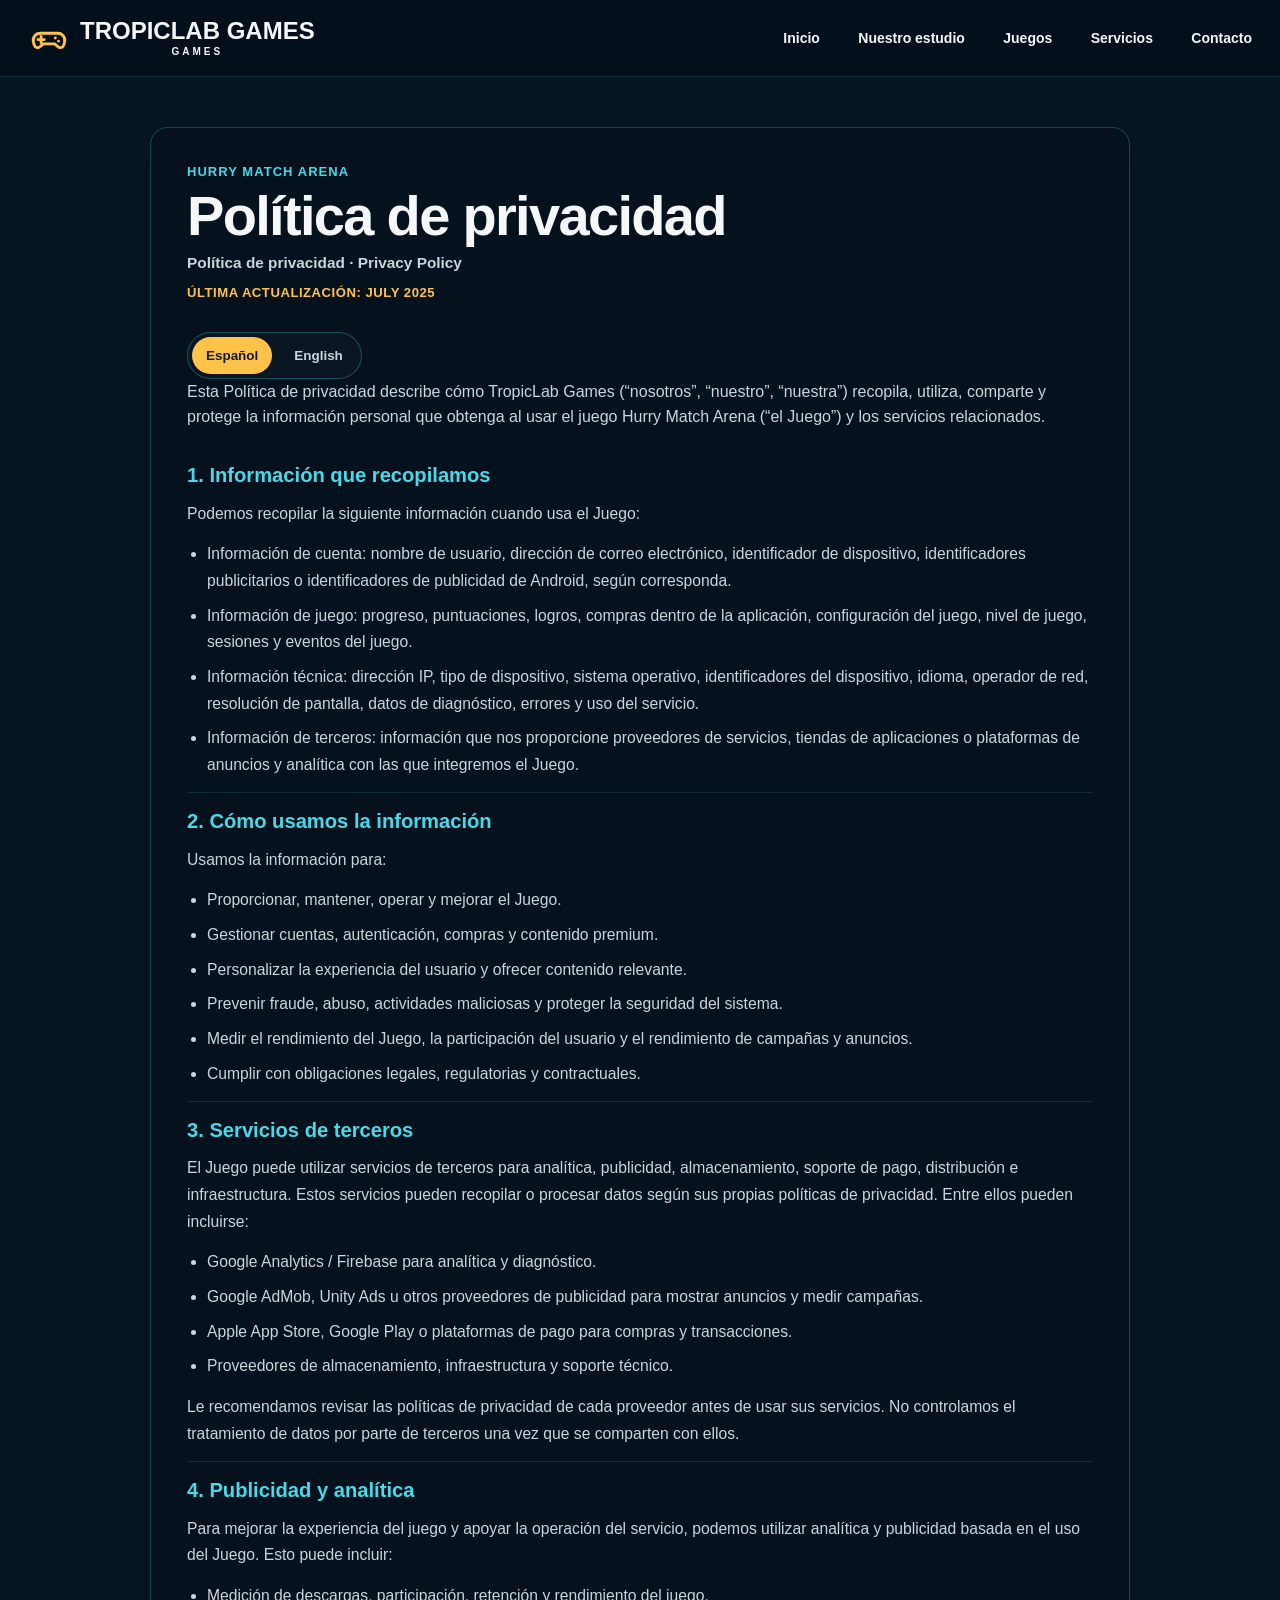
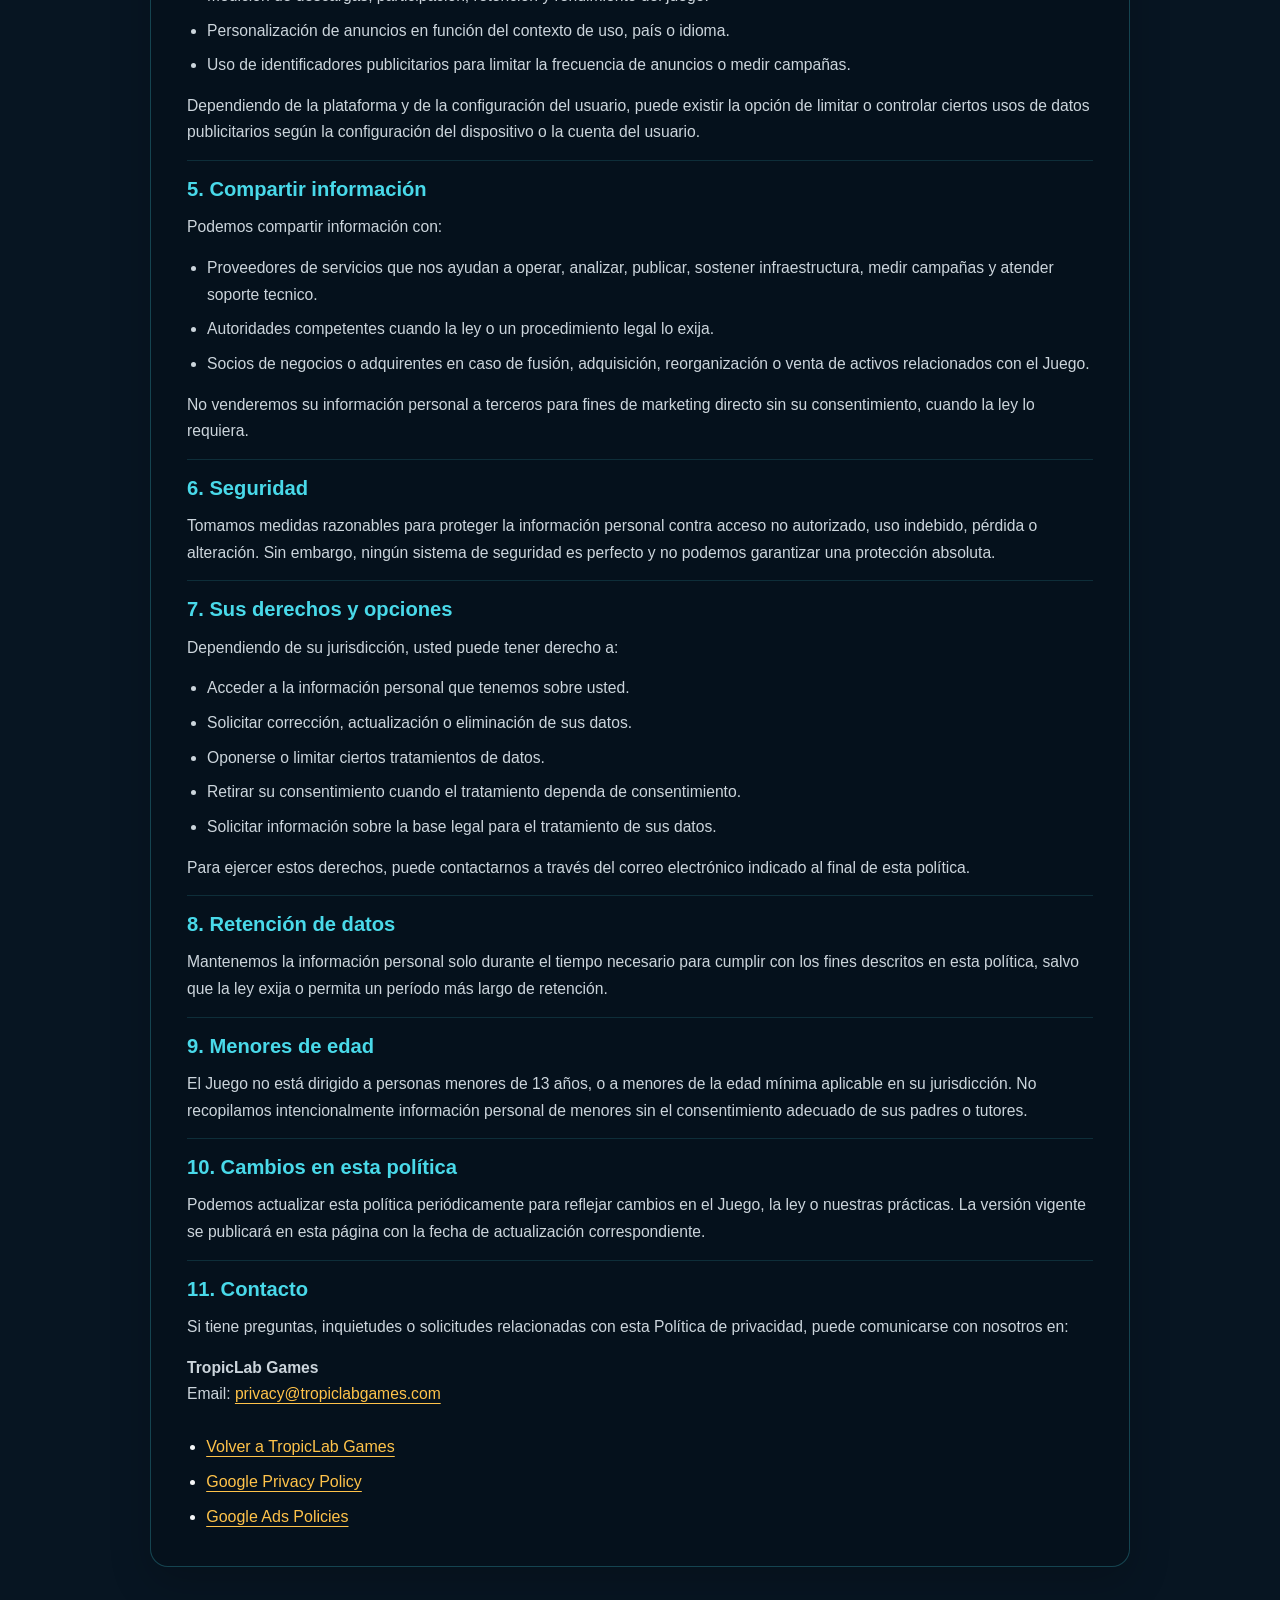
==== privacy/hurry-match-arena/index.html @ f7cce0ee "Initial commit" ====
<!doctype html>
<html lang="es">
<head>
  <meta charset="utf-8">
  <meta name="viewport" content="width=device-width, initial-scale=1">
  <meta name="theme-color" content="#071522">
  <meta name="description" content="Política de privacidad bilingüe de Hurry Match Arena. Información sobre datos personales, servicios de terceros, publicidad, seguridad y derechos del usuario.">
  <meta property="og:type" content="website">
  <meta property="og:locale" content="es_CO">
  <meta property="og:site_name" content="TropicLab Games">
  <meta property="og:title" content="Política de privacidad | Hurry Match Arena">
  <meta property="og:description" content="Política de privacidad bilingüe de Hurry Match Arena para usuarios en Colombia y otros países.">
  <meta property="og:url" content="https://tropiclabgames.com/privacy/hurry-match-arena">
  <link rel="canonical" href="https://tropiclabgames.com/privacy/hurry-match-arena">
  <title>Política de privacidad | Hurry Match Arena</title>
  <link rel="stylesheet" href="../../styles.css">
  <script src="../../app.js" defer></script>
</head>
<body class="policy-page">
  <svg class="svg-sprite" aria-hidden="true" xmlns="http://www.w3.org/2000/svg">
    <symbol id="icon-gamepad" viewBox="0 0 24 24"><path d="M6.5 9h11a4.5 4.5 0 0 1 4.3 5.8l-.5 1.7a2.2 2.2 0 0 1-3.6 1l-2.1-1.8H8.4l-2.1 1.8a2.2 2.2 0 0 1-3.6-1l-.5-1.7A4.5 4.5 0 0 1 6.5 9Z"/><path d="M7 11v4m-2-2h4m7-1h.01M18 14h.01"/></symbol>
    <symbol id="icon-menu" viewBox="0 0 24 24"><path d="M4 7h16M4 12h16M4 17h16"/></symbol>
    <symbol id="icon-arrow" viewBox="0 0 24 24"><path d="M5 12h14m-6-6 6 6-6 6"/></symbol>
  </svg>

  <header class="site-header" id="inicio">
    <div class="header-inner">
      <a class="wordmark" href="../../index.html#inicio" aria-label="TropicLab Games, inicio">
        <span class="wordmark-icon"><svg aria-hidden="true"><use href="#icon-gamepad"/></svg></span>
        <span class="wordmark-text"><strong data-brand>TropicLab Games</strong><small>GAMES</small></span>
      </a>
      <button class="menu-toggle" type="button" aria-label="Abrir menú" aria-expanded="false" aria-controls="site-nav">
        <svg aria-hidden="true"><use href="#icon-menu"/></svg>
      </button>
      <nav class="site-nav" id="site-nav" aria-label="Navegación principal">
        <a class="nav-link" href="../../index.html#inicio">Inicio</a>
        <a class="nav-link" href="../../index.html#estudio">Nuestro estudio</a>
        <a class="nav-link" href="../../index.html#juegos">Juegos</a>
        <a class="nav-link" href="../../index.html#servicios">Servicios</a>
        <a class="nav-link" href="../../index.html#contacto">Contacto</a>
      </nav>
    </div>
  </header>

  <main class="policy-shell">
    <div class="policy-card">
      <div class="policy-header">
        <p class="eyebrow">Hurry Match Arena</p>
        <h1 class="policy-title">Política de privacidad</h1>
        <p class="policy-subtitle">Política de privacidad · Privacy Policy</p>
        <p class="policy-updated">Última actualización: July 2025</p>
      </div>

      <div class="policy-lang-switcher" aria-label="Selector de idioma">
        <div class="lang-toggle" role="tablist" aria-label="Idioma">
          <button class="lang-button is-active" type="button" data-lang="es" aria-pressed="true">Español</button>
          <button class="lang-button" type="button" data-lang="en" aria-pressed="false">English</button>
        </div>
      </div>

      <section class="policy-language" lang="es" data-language="es">
        <p class="policy-intro">Esta Política de privacidad describe cómo TropicLab Games (“nosotros”, “nuestro”, “nuestra”) recopila, utiliza, comparte y protege la información personal que obtenga al usar el juego Hurry Match Arena (“el Juego”) y los servicios relacionados.</p>

        <section class="policy-section">
          <h2>1. Información que recopilamos</h2>
          <p>Podemos recopilar la siguiente información cuando usa el Juego:</p>
          <ul>
            <li>Información de cuenta: nombre de usuario, dirección de correo electrónico, identificador de dispositivo, identificadores publicitarios o identificadores de publicidad de Android, según corresponda.</li>
            <li>Información de juego: progreso, puntuaciones, logros, compras dentro de la aplicación, configuración del juego, nivel de juego, sesiones y eventos del juego.</li>
            <li>Información técnica: dirección IP, tipo de dispositivo, sistema operativo, identificadores del dispositivo, idioma, operador de red, resolución de pantalla, datos de diagnóstico, errores y uso del servicio.</li>
            <li>Información de terceros: información que nos proporcione proveedores de servicios, tiendas de aplicaciones o plataformas de anuncios y analítica con las que integremos el Juego.</li>
          </ul>
        </section>

        <section class="policy-section">
          <h2>2. Cómo usamos la información</h2>
          <p>Usamos la información para:</p>
          <ul>
            <li>Proporcionar, mantener, operar y mejorar el Juego.</li>
            <li>Gestionar cuentas, autenticación, compras y contenido premium.</li>
            <li>Personalizar la experiencia del usuario y ofrecer contenido relevante.</li>
            <li>Prevenir fraude, abuso, actividades maliciosas y proteger la seguridad del sistema.</li>
            <li>Medir el rendimiento del Juego, la participación del usuario y el rendimiento de campañas y anuncios.</li>
            <li>Cumplir con obligaciones legales, regulatorias y contractuales.</li>
          </ul>
        </section>

        <section class="policy-section">
          <h2>3. Servicios de terceros</h2>
          <p>El Juego puede utilizar servicios de terceros para analítica, publicidad, almacenamiento, soporte de pago, distribución e infraestructura. Estos servicios pueden recopilar o procesar datos según sus propias políticas de privacidad. Entre ellos pueden incluirse:</p>
          <ul>
            <li>Google Analytics / Firebase para analítica y diagnóstico.</li>
            <li>Google AdMob, Unity Ads u otros proveedores de publicidad para mostrar anuncios y medir campañas.</li>
            <li>Apple App Store, Google Play o plataformas de pago para compras y transacciones.</li>
            <li>Proveedores de almacenamiento, infraestructura y soporte técnico.</li>
          </ul>
          <p>Le recomendamos revisar las políticas de privacidad de cada proveedor antes de usar sus servicios. No controlamos el tratamiento de datos por parte de terceros una vez que se comparten con ellos.</p>
        </section>

        <section class="policy-section">
          <h2>4. Publicidad y analítica</h2>
          <p>Para mejorar la experiencia del juego y apoyar la operación del servicio, podemos utilizar analítica y publicidad basada en el uso del Juego. Esto puede incluir:</p>
          <ul>
            <li>Medición de descargas, participación, retención y rendimiento del juego.</li>
            <li>Personalización de anuncios en función del contexto de uso, país o idioma.</li>
            <li>Uso de identificadores publicitarios para limitar la frecuencia de anuncios o medir campañas.</li>
          </ul>
          <p>Dependiendo de la plataforma y de la configuración del usuario, puede existir la opción de limitar o controlar ciertos usos de datos publicitarios según la configuración del dispositivo o la cuenta del usuario.</p>
        </section>

        <section class="policy-section">
          <h2>5. Compartir información</h2>
          <p>Podemos compartir información con:</p>
          <ul>
            <li>Proveedores de servicios que nos ayudan a operar, analizar, publicar, sostener infraestructura, medir campañas y atender soporte tecnico.</li>
            <li>Autoridades competentes cuando la ley o un procedimiento legal lo exija.</li>
            <li>Socios de negocios o adquirentes en caso de fusión, adquisición, reorganización o venta de activos relacionados con el Juego.</li>
          </ul>
          <p>No venderemos su información personal a terceros para fines de marketing directo sin su consentimiento, cuando la ley lo requiera.</p>
        </section>

        <section class="policy-section">
          <h2>6. Seguridad</h2>
          <p>Tomamos medidas razonables para proteger la información personal contra acceso no autorizado, uso indebido, pérdida o alteración. Sin embargo, ningún sistema de seguridad es perfecto y no podemos garantizar una protección absoluta.</p>
        </section>

        <section class="policy-section">
          <h2>7. Sus derechos y opciones</h2>
          <p>Dependiendo de su jurisdicción, usted puede tener derecho a:</p>
          <ul>
            <li>Acceder a la información personal que tenemos sobre usted.</li>
            <li>Solicitar corrección, actualización o eliminación de sus datos.</li>
            <li>Oponerse o limitar ciertos tratamientos de datos.</li>
            <li>Retirar su consentimiento cuando el tratamiento dependa de consentimiento.</li>
            <li>Solicitar información sobre la base legal para el tratamiento de sus datos.</li>
          </ul>
          <p>Para ejercer estos derechos, puede contactarnos a través del correo electrónico indicado al final de esta política.</p>
        </section>

        <section class="policy-section">
          <h2>8. Retención de datos</h2>
          <p>Mantenemos la información personal solo durante el tiempo necesario para cumplir con los fines descritos en esta política, salvo que la ley exija o permita un período más largo de retención.</p>
        </section>

        <section class="policy-section">
          <h2>9. Menores de edad</h2>
          <p>El Juego no está dirigido a personas menores de 13 años, o a menores de la edad mínima aplicable en su jurisdicción. No recopilamos intencionalmente información personal de menores sin el consentimiento adecuado de sus padres o tutores.</p>
        </section>

        <section class="policy-section">
          <h2>10. Cambios en esta política</h2>
          <p>Podemos actualizar esta política periódicamente para reflejar cambios en el Juego, la ley o nuestras prácticas. La versión vigente se publicará en esta página con la fecha de actualización correspondiente.</p>
        </section>

        <section class="policy-section">
          <h2>11. Contacto</h2>
          <p>Si tiene preguntas, inquietudes o solicitudes relacionadas con esta Política de privacidad, puede comunicarse con nosotros en:</p>
          <p><strong>TropicLab Games</strong><br>Email: <a href="mailto:privacy@tropiclabgames.com">privacy@tropiclabgames.com</a></p>
        </section>
      </section>

      <section class="policy-language" lang="en" data-language="en" hidden>
        <p class="policy-intro">This Privacy Policy explains how TropicLab Games (“we”, “our”, “us”) collects, uses, shares, and protects personal information obtained through the use of the Hurry Match Arena game (“the Game”) and related services.</p>

        <section class="policy-section">
          <h2>1. Information we collect</h2>
          <p>We may collect the following information when you use the Game:</p>
          <ul>
            <li>Account information: username, email address, device identifier, advertising identifier or Android Ad ID, where applicable.</li>
            <li>Gameplay information: progress, scores, achievements, in-app purchases, game settings, gameplay level, sessions, and game events.</li>
            <li>Technical information: IP address, device type, operating system, device identifiers, language, network operator, screen resolution, diagnostic data, errors, and service usage.</li>
            <li>Third-party information: information provided by service providers, app stores, or ad and analytics platforms integrated with the Game.</li>
          </ul>
        </section>

        <section class="policy-section">
          <h2>2. How we use the information</h2>
          <p>We use the information to:</p>
          <ul>
            <li>Provide, maintain, operate, and improve the Game.</li>
            <li>Manage accounts, authentication, purchases, and premium content.</li>
            <li>Personalize the user experience and provide relevant content.</li>
            <li>Prevent fraud, misuse, malicious activity, and protect system security.</li>
            <li>Measure game performance, user engagement, and campaign and ad performance.</li>
            <li>Comply with legal, regulatory, and contractual obligations.</li>
          </ul>
        </section>

        <section class="policy-section">
          <h2>3. Third-party services</h2>
          <p>The Game may use third-party services for analytics, advertising, storage, payment support, distribution, and infrastructure. These services may collect or process data under their own privacy policies. Such services may include:</p>
          <ul>
            <li>Google Analytics / Firebase for analytics and diagnostics.</li>
            <li>Google AdMob, Unity Ads, or other advertising providers to display ads and measure campaigns.</li>
            <li>Apple App Store, Google Play, or payment platforms for purchases and transactions.</li>
            <li>Storage, infrastructure, and technical support providers.</li>
          </ul>
          <p>We encourage you to review the privacy policies of each provider before using their services. We do not control third-party data processing once information is shared with them.</p>
        </section>

        <section class="policy-section">
          <h2>4. Advertising and analytics</h2>
          <p>To improve the game experience and support service operations, we may use analytics and advertising based on how the Game is used. This may include:</p>
          <ul>
            <li>Measuring downloads, engagement, retention, and game performance.</li>
            <li>Personalizing ads based on usage context, country, or language.</li>
            <li>Using advertising identifiers to limit ad frequency or measure campaigns.</li>
          </ul>
          <p>Depending on the platform and user settings, some advertising-related data uses may be controlled through the device or account settings available to the user.</p>
        </section>

        <section class="policy-section">
          <h2>5. Sharing information</h2>
          <p>We may share information with:</p>
          <ul>
            <li>Service providers that help us operate, analyze, publish, maintain infrastructure, measure campaigns, and provide support.</li>
            <li>Competent authorities when required by law or legal process.</li>
            <li>Business partners or acquirers in the event of a merger, acquisition, reorganization, or sale of assets related to the Game.</li>
          </ul>
          <p>We will not sell your personal information to third parties for direct marketing purposes without your consent where required by law.</p>
        </section>

        <section class="policy-section">
          <h2>6. Security</h2>
          <p>We take reasonable measures to protect personal information from unauthorized access, misuse, loss, or alteration. However, no security system is perfect and we cannot guarantee absolute protection.</p>
        </section>

        <section class="policy-section">
          <h2>7. Your rights and choices</h2>
          <p>Depending on your jurisdiction, you may have the right to:</p>
          <ul>
            <li>Access personal information we hold about you.</li>
            <li>Request correction, update, or deletion of your data.</li>
            <li>Object to or restrict certain data processing.</li>
            <li>Withdraw consent where processing is based on consent.</li>
            <li>Request information about the legal basis for processing your data.</li>
          </ul>
          <p>To exercise these rights, you may contact us using the email listed at the end of this policy.</p>
        </section>

        <section class="policy-section">
          <h2>8. Data retention</h2>
          <p>We retain personal information only for as long as necessary to fulfill the purposes described in this policy, unless the law requires or permits a longer retention period.</p>
        </section>

        <section class="policy-section">
          <h2>9. Children</h2>
          <p>The Game is not intended for children under 13 years of age, or under the minimum age applicable in your jurisdiction. We do not knowingly collect personal information from children without appropriate parental or guardian consent.</p>
        </section>

        <section class="policy-section">
          <h2>10. Changes to this policy</h2>
          <p>We may update this policy from time to time to reflect changes in the Game, applicable law, or our practices. The current version will be posted on this page with the corresponding update date.</p>
        </section>

        <section class="policy-section">
          <h2>11. Contact</h2>
          <p>If you have any questions, concerns, or requests related to this Privacy Policy, you may contact us at:</p>
          <p><strong>TropicLab Games</strong><br>Email: <a href="mailto:privacy@tropiclabgames.com">privacy@tropiclabgames.com</a></p>
        </section>
      </section>

      <div class="policy-legal-links">
        <ul>
          <li><a href="../../index.html">Volver a TropicLab Games</a></li>
          <li><a href="https://policies.google.com/privacy" target="_blank" rel="noreferrer noopener">Google Privacy Policy</a></li>
          <li><a href="https://policies.google.com/technologies/ads" target="_blank" rel="noreferrer noopener">Google Ads Policies</a></li>
        </ul>
      </div>
    </div>
  </main>

  <script>
    const langButtons = document.querySelectorAll('.lang-button');
    const languageSections = document.querySelectorAll('.policy-language');
    const policyTitle = document.querySelector('.policy-title');

    function setLanguage(language) {
      const isSpanish = language === 'es';
      document.documentElement.lang = isSpanish ? 'es' : 'en';
      document.title = isSpanish ? 'Política de privacidad | Hurry Match Arena' : 'Privacy Policy | Hurry Match Arena';
      if (policyTitle) {
        policyTitle.textContent = isSpanish ? 'Política de privacidad' : 'Privacy Policy';
      }

      langButtons.forEach((button) => {
        const isActive = button.dataset.lang === language;
        button.classList.toggle('is-active', isActive);
        button.setAttribute('aria-pressed', String(isActive));
      });

      languageSections.forEach((section) => {
        const matches = section.dataset.language === language;
        section.hidden = !matches;
      });
    }

    langButtons.forEach((button) => {
      button.addEventListener('click', () => setLanguage(button.dataset.lang));
    });
  </script>
</body>
</html>
---- styles.css ----
:root {
  color-scheme: dark;
  --ink: #f5f7f8;
  --muted: #ccd5dc;
  --navy: #071522;
  --navy-deep: #04101b;
  --navy-soft: #0b2030;
  --cyan: #49d9e9;
  --gold: #ffc34a;
  --gold-deep: #efaa25;
  --line: rgba(73, 217, 233, .56);
  --display: 'Barlow Condensed', Impact, 'Arial Narrow', sans-serif;
  --body: 'DM Sans', 'Trebuchet MS', sans-serif;
  --header-height: 76px;
}

*, *::before, *::after { box-sizing: border-box; }
html { scroll-behavior: smooth; scroll-padding-top: calc(var(--header-height) + 18px); }
body { margin: 0; background: var(--navy); color: var(--ink); font-family: var(--body); font-size: 16px; line-height: 1.58; }
body.dialog-open { overflow: hidden; }
a { color: inherit; }
button, input, textarea { font: inherit; }
button { color: inherit; }
img { display: block; max-width: 100%; }
svg { width: 1.25em; height: 1.25em; fill: none; stroke: currentColor; stroke-width: 1.7; stroke-linecap: round; stroke-linejoin: round; }
.svg-sprite { position: absolute; width: 0; height: 0; overflow: hidden; }
.container { width: min(1260px, calc(100% - 64px)); margin-inline: auto; }
.skip-link { position: fixed; z-index: 20; top: 8px; left: 8px; padding: 10px 16px; transform: translateY(-150%); background: var(--gold); color: var(--navy-deep); font-weight: 700; }
.skip-link:focus { transform: translateY(0); }
:focus-visible { outline: 3px solid var(--cyan); outline-offset: 4px; }

.site-header { position: sticky; z-index: 15; top: 0; min-height: var(--header-height); background: rgba(4, 16, 27, .94); border-bottom: 1px solid rgba(73, 217, 233, .14); backdrop-filter: blur(14px); }
.header-inner { width: min(1360px, calc(100% - 56px)); min-height: var(--header-height); margin: auto; display: flex; align-items: center; justify-content: space-between; gap: 28px; }
.wordmark { display: inline-flex; align-items: center; gap: 10px; text-decoration: none; flex: 0 0 auto; }
.wordmark-icon { display: grid; width: 42px; height: 42px; place-items: center; color: var(--gold); }
.wordmark-icon svg { width: 38px; height: 38px; stroke-width: 1.8; }
.wordmark-text { display: grid; line-height: 1; }
.wordmark-text strong { font-family: var(--display); font-size: 24px; font-weight: 800; text-transform: uppercase; }
.wordmark-text small { padding-top: 4px; font-size: 10px; font-weight: 700; letter-spacing: 3px; text-align: center; }
.site-nav { display: flex; align-items: center; gap: clamp(20px, 3vw, 44px); }
.nav-link, .footer-nav a { text-decoration: none; font-size: 14px; font-weight: 600; transition: color .18s ease; }
.nav-link { position: relative; padding: 8px 0; }
.nav-link::after { position: absolute; right: 0; bottom: 0; left: 0; height: 2px; content: ''; background: var(--gold); transform: scaleX(0); transform-origin: left; transition: transform .18s ease; }
.nav-link:hover, .nav-link.is-current, .footer-nav a:hover { color: var(--gold); }
.nav-link:hover::after, .nav-link.is-current::after { transform: scaleX(1); }
.menu-toggle { display: none; }

.button { display: inline-flex; min-height: 48px; align-items: center; justify-content: center; gap: 10px; padding: 11px 20px; border: 1px solid transparent; border-radius: 999px; font-size: 14px; font-weight: 700; line-height: 1.2; text-align: center; text-decoration: none; cursor: pointer; transition: transform .2s ease, background-color .2s ease, color .2s ease, border-color .2s ease, box-shadow .2s ease; }
.button svg, .text-link svg, .privacy-link svg { width: 18px; height: 18px; flex: 0 0 auto; }
.button:hover:not(:disabled) { transform: translateY(-2px); }
.button-gold { background: var(--gold); color: #15202a; box-shadow: 0 5px 18px rgba(255, 195, 74, .12); }
.button-gold:hover:not(:disabled) { background: #ffd36e; box-shadow: 0 8px 26px rgba(255, 195, 74, .22); }
.button-outline { border-color: var(--gold); background: rgba(4, 16, 27, .52); color: var(--ink); }
.button-outline:hover { background: rgba(255, 195, 74, .12); }
.button-small { min-height: 40px; padding: 9px 18px; font-size: 13px; }
.button:disabled { opacity: .55; cursor: not-allowed; }

.hero { position: relative; min-height: clamp(520px, 47vw, 650px); display: flex; align-items: center; overflow: hidden; background: var(--navy); }
.hero-image { position: absolute; z-index: 0; inset: 0; width: 100%; height: 100%; object-fit: cover; object-position: center 52%; }
.hero-shade { position: absolute; z-index: 1; inset: 0; background: linear-gradient(90deg, rgba(3, 14, 24, .96) 0%, rgba(3, 14, 24, .82) 31%, rgba(3, 14, 24, .25) 59%, rgba(3, 14, 24, .02) 100%), linear-gradient(0deg, rgba(4, 16, 27, .35), transparent 28%); }
.hero-content { position: relative; z-index: 2; padding-block: 82px 94px; }
.hero-content > * { max-width: 520px; }
.eyebrow { margin: 0 0 10px; color: var(--cyan); font-size: 13px; font-weight: 700; letter-spacing: .08em; line-height: 1.3; text-transform: uppercase; }
.hero-kicker { display: flex; align-items: center; gap: 10px; margin-bottom: 14px; }
.eyebrow-line { width: 28px; height: 2px; background: var(--gold); }
h1, h2, h3, p { margin-top: 0; }
h1, h2 { font-family: var(--display); font-weight: 800; line-height: .98; text-transform: uppercase; }
h1 { max-width: 650px; margin-bottom: 22px; font-size: clamp(62px, 6.3vw, 82px); }
h1 em, h2 em { color: var(--gold); font-style: normal; }
h1 em { white-space: nowrap; }
.hero-intro { margin-bottom: 12px; color: #fff; font-size: 17px; font-weight: 600; line-height: 1.55; }
.hero-support { margin-bottom: 24px; color: var(--muted); font-size: 15px; line-height: 1.55; }
.button-row { display: flex; flex-wrap: wrap; gap: 12px; }
.hero-scroll { position: absolute; right: 50%; bottom: 18px; z-index: 3; width: 26px; height: 38px; border: 1px solid rgba(255,255,255,.55); border-radius: 20px; transform: translateX(50%); }
.hero-scroll span { position: absolute; top: 8px; left: 50%; width: 3px; height: 7px; border-radius: 2px; background: var(--gold); transform: translateX(-50%); }

.section-texture { position: relative; isolation: isolate; background-position: center; background-repeat: no-repeat; background-size: cover; }
.section-overlay { position: absolute; z-index: -1; inset: 0; background: linear-gradient(90deg, rgba(4, 16, 27, .97) 0%, rgba(4, 16, 27, .83) 52%, rgba(4, 16, 27, .55) 100%); }
.section-content { position: relative; z-index: 1; }
.studio { min-height: 315px; padding-block: 54px; background-image: url('assets/images/fondo-estudio.png'); }
.studio-grid { display: grid; grid-template-columns: minmax(0, 1.1fr) minmax(350px, .9fr); align-items: center; gap: 76px; }
.studio-copy h2, .services-copy h2, .contact-copy h2 { margin: 0 0 16px; font-size: clamp(38px, 4.1vw, 54px); }
.studio-copy > p:not(.eyebrow), .services-copy > p:not(.eyebrow), .contact-copy > p:not(.eyebrow) { max-width: 600px; margin-bottom: 20px; color: var(--muted); font-size: 15px; }
.text-link { display: inline-flex; min-height: 42px; align-items: center; gap: 10px; padding: 8px 0; color: var(--gold); font-size: 14px; font-weight: 700; text-decoration: none; }
.text-link:hover { color: #ffdc8a; }
.studio-values, .service-list { display: grid; grid-template-columns: repeat(4, minmax(0, 1fr)); gap: 18px; margin: 0; padding: 0; list-style: none; text-align: center; }
.studio-values li, .service-list li { display: flex; min-width: 0; flex-direction: column; align-items: center; gap: 12px; color: #fff; font-size: 13px; font-weight: 600; line-height: 1.35; }
.studio-values svg, .service-list svg { width: 38px; height: 38px; color: var(--gold); stroke-width: 1.6; }
.studio-values li:nth-child(2) svg, .service-list li:nth-child(1) svg { color: var(--cyan); }

.section-pad { padding-block: 66px 78px; }
.games { background: radial-gradient(ellipse at 86% 18%, rgba(17, 57, 76, .42), transparent 40%), var(--navy-deep); }
.section-heading { display: flex; align-items: end; justify-content: space-between; gap: 32px; }
.section-heading h2 { margin: 0; font-size: clamp(42px, 5vw, 62px); }
.section-heading > p { max-width: 440px; margin-bottom: 7px; color: var(--muted); font-size: 14px; }
.games-heading { margin-bottom: 24px; }
.project-card { display: grid; grid-template-columns: minmax(0, 1.25fr) minmax(255px, .95fr) minmax(145px, .48fr); gap: 22px; align-items: stretch; margin-top: 16px; padding: 12px; border: 1px solid var(--line); border-radius: 12px; background: rgba(7, 25, 39, .85); box-shadow: 0 12px 34px rgba(0, 0, 0, .16); }
.project-art { position: relative; display: block; min-width: 0; align-self: stretch; overflow: hidden; padding: 0; border: 0; border-radius: 7px; background: var(--navy-soft); cursor: zoom-in; }
.project-art img { width: 100%; height: 100%; min-height: 248px; object-fit: cover; transition: transform .45s ease; }
.project-art:hover img { transform: scale(1.035); }
.art-caption { position: absolute; bottom: 10px; left: 10px; padding: 5px 9px; border: 1px solid rgba(73,217,233,.35); border-radius: 4px; background: rgba(4, 16, 27, .88); color: #dffaff; font-size: 11px; font-weight: 600; }
.project-copy { display: flex; flex-direction: column; align-items: flex-start; padding: 5px 0; }
.status-pill { display: inline-flex; align-items: center; min-height: 25px; padding: 4px 10px; border-radius: 20px; background: var(--gold); color: #18212a; font-size: 10px; font-weight: 800; letter-spacing: .04em; text-transform: uppercase; }
.project-copy h3 { margin: 9px 0 8px; font-family: var(--display); font-size: 30px; font-weight: 700; line-height: 1.04; }
.project-copy > p { margin-bottom: 12px; color: var(--muted); font-size: 13px; line-height: 1.52; }
.feature-list { display: grid; gap: 5px; margin: 0 0 14px; padding: 0; list-style: none; }
.feature-list li { display: flex; align-items: flex-start; gap: 7px; color: #e8edf0; font-size: 11px; line-height: 1.35; }
.feature-list svg { width: 15px; height: 15px; flex: 0 0 auto; color: var(--gold); }
.project-button { min-height: 40px; margin-top: auto; padding: 9px 15px; font-size: 12px; }
.project-thumbs { display: grid; grid-template-rows: repeat(3, minmax(0, 1fr)); gap: 9px; min-width: 0; }
.thumb-button { min-width: 0; overflow: hidden; padding: 0; border: 1px solid rgba(73,217,233,.4); border-radius: 6px; background: var(--navy-soft); cursor: zoom-in; }
.thumb-button img { width: 100%; height: 100%; aspect-ratio: 2.55 / 1; object-fit: cover; transition: transform .3s ease; }
.thumb-button:hover img { transform: scale(1.05); }

.services { min-height: 290px; padding-block: 46px 26px; background-image: url('assets/images/fondo-servicios.png'); }
.services-layout { display: grid; grid-template-columns: minmax(300px, .9fr) minmax(460px, 1.1fr); align-items: center; gap: 60px; }
.services-copy h2 { font-size: clamp(38px, 4vw, 51px); }
.services-copy > p:not(.eyebrow) { max-width: 500px; margin-bottom: 10px; }
.service-list { gap: 24px; }
.service-list li { font-size: 12px; }
.service-list svg { width: 40px; height: 40px; }
.process-wrap { margin-top: 32px; }
.process-list { display: flex; justify-content: center; gap: 0; margin: 0; padding: 13px 18px; border-top: 1px solid rgba(73,217,233,.27); border-bottom: 1px solid rgba(73,217,233,.27); list-style: none; }
.process-list li { display: flex; align-items: center; gap: 16px; padding-inline: 22px; color: #eef7f8; font-size: 13px; font-weight: 600; }
.process-list li + li::before { color: var(--gold); content: '→'; font-size: 18px; }

.contact { padding-block: 54px; background-image: url('assets/images/fondo-contacto.png'); }
.contact .section-overlay { background: linear-gradient(90deg, rgba(4,16,27,.96), rgba(4,16,27,.81) 60%, rgba(4,16,27,.72)); }
.contact-layout { display: grid; grid-template-columns: minmax(0, .9fr) minmax(360px, .8fr); align-items: center; gap: clamp(42px, 8vw, 110px); }
.contact-copy h2 { font-size: clamp(42px, 4.8vw, 62px); }
.contact-copy > p:not(.eyebrow) { max-width: 480px; }
.contact-location { display: flex; align-items: center; gap: 10px; margin: 22px 0 12px; color: #fff; font-size: 14px; font-weight: 600; }
.contact-location svg { color: var(--gold); }
.contact-unavailable { margin: 0 !important; color: var(--gold) !important; font-size: 13px !important; font-weight: 700; }
.social-links { display: flex; flex-wrap: wrap; gap: 14px; margin: 18px 0 0; padding: 0; list-style: none; }
.social-links[hidden] { display: none; }
.social-links a { color: var(--cyan); font-size: 13px; font-weight: 700; text-decoration-thickness: 1px; text-underline-offset: 4px; }
.contact-form { display: grid; gap: 8px; padding: 22px; border: 1px solid rgba(73,217,233,.4); border-radius: 8px; background: rgba(4, 18, 29, .88); box-shadow: 0 18px 48px rgba(0,0,0,.2); }
.contact-form label { margin-top: 3px; color: #ecf3f6; font-size: 12px; font-weight: 700; }
.contact-form input, .contact-form textarea { width: 100%; min-width: 0; padding: 11px 12px; border: 1px solid rgba(147, 177, 193, .3); border-radius: 5px; background: rgba(7, 27, 41, .95); color: var(--ink); font-size: 14px; }
.contact-form input::placeholder, .contact-form textarea::placeholder { color: #93a6b2; }
.contact-form textarea { min-height: 112px; resize: vertical; }
.contact-form input:focus, .contact-form textarea:focus { border-color: var(--cyan); outline: 2px solid rgba(73,217,233,.2); }
.form-note, .form-feedback { margin: 4px 0; color: var(--muted); font-size: 12px; line-height: 1.45; }
.form-feedback:not(:empty) { color: var(--gold); }
.form-submit { justify-self: start; min-height: 42px; }

.site-footer { padding-block: 24px 14px; background: #030d16; border-top: 1px solid rgba(73,217,233,.18); }
.footer-main { display: flex; align-items: center; justify-content: space-between; gap: 30px; padding-bottom: 20px; }
.footer-wordmark .wordmark-icon { width: 36px; height: 36px; }
.footer-wordmark .wordmark-icon svg { width: 32px; height: 32px; }
.footer-wordmark .wordmark-text strong { font-size: 20px; }
.footer-wordmark .wordmark-text small { font-size: 9px; }
.footer-nav { display: flex; flex-wrap: wrap; justify-content: center; gap: 18px; }
.footer-nav a { color: #d0d9de; font-size: 12px; }
.privacy-link { display: inline-flex; align-items: center; gap: 8px; color: var(--gold); font-size: 12px; font-weight: 700; text-decoration: none; }
.footer-bottom { display: flex; justify-content: space-between; gap: 20px; padding-top: 13px; border-top: 1px solid rgba(255,255,255,.1); color: #aebbc4; }
.footer-bottom p { margin: 0; font-size: 11px; }

.project-dialog { width: min(900px, calc(100% - 28px)); max-width: none; max-height: min(92vh, 900px); padding: 0; overflow: auto; border: 1px solid rgba(73,217,233,.5); border-radius: 10px; background: #071522; color: var(--ink); box-shadow: 0 28px 100px rgba(0,0,0,.65); }
.project-dialog::backdrop { background: rgba(1, 8, 14, .82); backdrop-filter: blur(5px); }
.dialog-shell { padding: clamp(18px, 4vw, 34px); }
.dialog-heading { display: flex; align-items: flex-start; justify-content: space-between; gap: 24px; }
.dialog-heading .eyebrow { margin-bottom: 5px; }
.dialog-heading h2 { margin: 0; font-size: clamp(32px, 5vw, 50px); }
.icon-button { display: grid; width: 44px; height: 44px; flex: 0 0 auto; place-items: center; border: 1px solid rgba(73,217,233,.4); border-radius: 50%; background: rgba(10,34,49,.88); color: var(--ink); cursor: pointer; transition: background-color .18s ease, color .18s ease; }
.icon-button:hover { background: var(--gold); color: var(--navy-deep); }
.icon-button svg { width: 21px; height: 21px; }
.dialog-description { max-width: 700px; margin: 12px 0 20px; color: var(--muted); font-size: 14px; }
.gallery-viewer { display: grid; grid-template-columns: 44px minmax(0,1fr) 44px; align-items: center; gap: 12px; }
.gallery-figure { min-width: 0; margin: 0; }
.gallery-figure img { width: 100%; max-height: min(52vh, 490px); aspect-ratio: 2.35 / 1; object-fit: contain; background: #030d16; }
.gallery-figure figcaption { padding-top: 9px; color: #d2dce2; font-size: 12px; text-align: center; }
.gallery-thumbnails { display: flex; justify-content: center; gap: 10px; margin-top: 18px; }
.gallery-thumbnails button { width: clamp(64px, 17vw, 150px); overflow: hidden; padding: 0; border: 2px solid transparent; border-radius: 5px; background: #030d16; cursor: pointer; }
.gallery-thumbnails button[aria-current="true"] { border-color: var(--gold); }
.gallery-thumbnails img { width: 100%; aspect-ratio: 2.45 / 1; object-fit: cover; }
.gallery-hint { margin: 14px 0 0; color: #9bacb7; font-size: 11px; text-align: center; }

.privacy-page { min-height: 100vh; background: radial-gradient(ellipse at 90% 10%, rgba(17,57,76,.42), transparent 38%), var(--navy); }
.privacy-top { padding-block: 22px; border-bottom: 1px solid rgba(73,217,233,.18); background: rgba(4,16,27,.8); }
.privacy-top .container { display: flex; align-items: center; justify-content: space-between; gap: 18px; }
.privacy-content { width: min(900px, calc(100% - 40px)); margin: 0 auto; padding-block: 64px 90px; }
.draft-banner { margin-bottom: 30px; padding: 15px 18px; border-left: 4px solid var(--gold); background: rgba(255,195,74,.1); color: #ffdf97; font-size: 14px; font-weight: 700; }
.privacy-content h1 { max-width: none; margin-bottom: 14px; font-size: clamp(48px, 7vw, 76px); }
.privacy-content .updated { color: var(--muted); font-size: 13px; }
.privacy-content > p, .privacy-content li { color: var(--muted); }
.privacy-content section { padding-top: 22px; border-top: 1px solid rgba(73,217,233,.18); }
.privacy-content h2 { margin-bottom: 10px; color: var(--cyan); font-family: var(--body); font-size: 19px; font-weight: 700; line-height: 1.3; text-transform: none; }
.privacy-content ul { padding-left: 22px; }
.privacy-content li + li { margin-top: 7px; }
.privacy-content [contenteditable="true"] { display: inline-block; min-width: 180px; padding: 1px 6px; border-bottom: 1px dashed var(--gold); color: var(--gold); }
.privacy-footer { padding-block: 20px; border-top: 1px solid rgba(73,217,233,.18); color: var(--muted); font-size: 12px; }

.policy-page { background: var(--navy); color: var(--ink); }
.policy-shell { width: min(980px, calc(100% - 32px)); margin: 0 auto; padding: 32px 0 64px; }
.policy-card { position: relative; margin-top: 18px; padding: clamp(20px, 4vw, 36px); border: 1px solid rgba(73,217,233,.25); border-radius: 18px; background: rgba(6,18,28,.82); box-shadow: 0 16px 42px rgba(0,0,0,.18); }
.policy-header { display: flex; flex-direction: column; gap: 8px; margin-bottom: 16px; }
.policy-header .eyebrow { margin-bottom: 0; }
.policy-title { margin: 0; font-size: clamp(36px, 5vw, 56px); line-height: .96; letter-spacing: -.03em; text-transform: none; }
.policy-subtitle { margin: 0; color: var(--muted); font-size: 0.96rem; font-weight: 600; }
.policy-updated { margin: 0; color: var(--gold); font-size: 0.82rem; font-weight: 700; letter-spacing: .04em; text-transform: uppercase; }
.policy-lang-switcher { display: inline-flex; flex-wrap: wrap; gap: 8px; margin-top: 12px; }
.lang-toggle { display: inline-flex; align-items: center; gap: 8px; padding: 4px; border: 1px solid rgba(73,217,233,.3); border-radius: 999px; background: rgba(255,255,255,.02); }
.lang-button { appearance: none; border: 0; border-radius: 999px; padding: 8px 14px; background: transparent; color: var(--muted); cursor: pointer; font-size: 0.84rem; font-weight: 700; }
.lang-button.is-active { background: var(--gold); color: #111a24; }
.lang-button:focus-visible { outline: 3px solid var(--cyan); outline-offset: 3px; }
.policy-language[hidden] { display: none; }
.policy-language { display: block; }
.policy-intro { margin: 0 0 18px; color: var(--muted); font-size: 1rem; }
.policy-section { padding-top: 16px; }
.policy-section + .policy-section { border-top: 1px solid rgba(73,217,233,.14); }
.policy-section h2 { margin: 0 0 12px; font-family: var(--body); font-size: 1.26rem; line-height: 1.25; letter-spacing: 0; text-transform: none; color: var(--cyan); }
.policy-section p, .policy-section li { color: var(--muted); font-size: 0.98rem; line-height: 1.7; }
.policy-section p { margin: 0 0 14px; }
.policy-section ul { margin: 0 0 14px; padding-inline-start: 1.25rem; }
.policy-section li + li { margin-top: 8px; }
.policy-section a, .policy-legal-links a { color: var(--gold); text-decoration-thickness: 1px; text-underline-offset: 4px; }
.policy-section a:hover, .policy-legal-links a:hover { color: #ffd36e; }
.policy-legal-links { padding-top: 12px; }
.policy-legal-links ul { margin: 0; padding-left: 1.2rem; }
.policy-legal-links li + li { margin-top: 10px; }
.policy-footer-nav { display: flex; flex-wrap: wrap; gap: 14px; margin-top: 18px; }
.policy-footer-nav a { color: var(--muted); text-decoration: none; }
.policy-footer-nav a:hover { color: var(--gold); }
.policy-home-link { display: inline-flex; align-items: center; gap: 10px; }

@media (max-width: 680px) {
  .policy-shell { width: min(100% - 20px, 980px); }
  .policy-card { padding: 18px 16px 22px; }
  .policy-title { font-size: clamp(28px, 10vw, 42px); }
  .policy-section h2 { font-size: 1.1rem; }
  .policy-section p, .policy-section li { font-size: 0.94rem; }
  .lang-button { padding: 7px 11px; }
}

@media (min-width: 1500px) { .hero { min-height: 690px; } }
@media (max-width: 980px) {
  :root { --header-height: 68px; }
  .container { width: min(100% - 44px, 760px); }
  .header-inner { width: calc(100% - 40px); }
  .site-nav { gap: 18px; }
  .nav-link { font-size: 12px; }
  .wordmark-text strong { font-size: 21px; }
  .wordmark-icon { width: 36px; height: 36px; }
  .wordmark-icon svg { width: 33px; height: 33px; }
  .project-card { grid-template-columns: minmax(0, 1.1fr) minmax(235px, .9fr); gap: 18px; }
  .project-art { grid-row: span 2; }
  .project-art img { min-height: 280px; }
  .project-thumbs { grid-column: 2; grid-template-columns: repeat(3,minmax(0,1fr)); grid-template-rows: auto; }
  .thumb-button img { aspect-ratio: 2.1 / 1; }
  .studio-grid { grid-template-columns: 1fr; gap: 30px; }
  .studio-values { max-width: 640px; }
  .services-layout { grid-template-columns: 1fr; gap: 26px; }
  .service-list { max-width: 700px; }
  .contact-layout { grid-template-columns: minmax(0, .9fr) minmax(310px, 1fr); gap: 34px; }
}
@media (max-width: 680px) {
  :root { --header-height: 64px; }
  body { font-size: 15px; }
  .container { width: calc(100% - 36px); }
  .header-inner { width: calc(100% - 32px); }
  .wordmark { gap: 7px; }
  .wordmark-icon { width: 34px; height: 34px; }
  .wordmark-icon svg { width: 31px; height: 31px; }
  .wordmark-text strong { font-size: 19px; }
  .wordmark-text small { font-size: 8px; letter-spacing: 2.5px; }
  .menu-toggle { display: grid; width: 42px; height: 42px; place-items: center; border: 1px solid rgba(73,217,233,.4); border-radius: 5px; background: transparent; color: var(--ink); }
  .menu-toggle svg { width: 22px; height: 22px; }
  .site-nav { position: absolute; top: calc(var(--header-height) - 1px); right: 0; left: 0; display: none; align-items: stretch; gap: 0; padding: 8px 20px 18px; border-bottom: 1px solid rgba(73,217,233,.3); background: rgba(4,16,27,.98); box-shadow: 0 14px 25px rgba(0,0,0,.25); }
  .site-nav.is-open { display: flex; flex-direction: column; }
  .nav-link { padding: 12px 3px; border-bottom: 1px solid rgba(255,255,255,.08); font-size: 14px; }
  .nav-link::after { display: none; }
  .nav-cta { align-self: flex-start; margin-top: 13px; }
  .hero { min-height: 620px; align-items: flex-end; }
  .hero-image { object-position: 56% center; }
  .hero-shade { background: linear-gradient(0deg, rgba(3,14,24,.98) 0%, rgba(3,14,24,.88) 44%, rgba(3,14,24,.28) 100%), linear-gradient(90deg, rgba(3,14,24,.32), transparent); }
  .hero-content { padding-block: 94px 74px; }
  .hero-content > * { max-width: 100%; }
  .hero-kicker { font-size: 11px; }
  h1 { margin-bottom: 17px; font-size: clamp(52px, 13.8vw, 68px); }
  .hero-intro { font-size: 15px; }
  .hero-support { font-size: 13px; }
  .button-row { align-items: stretch; }
  .button-row .button { min-height: 46px; padding-inline: 13px; font-size: 12px; }
  .hero-scroll { display: none; }
  .studio { padding-block: 42px; background-position: 61% center; }
  .section-overlay { background: rgba(4,16,27,.87); }
  .studio-grid { gap: 25px; }
  .studio-copy h2, .services-copy h2 { font-size: 42px; }
  .studio-copy > p:not(.eyebrow), .services-copy > p:not(.eyebrow) { font-size: 14px; }
  .studio-values { grid-template-columns: repeat(2, minmax(0,1fr)); gap: 24px 14px; }
  .studio-values li { font-size: 12px; }
  .studio-values svg { width: 34px; height: 34px; }
  .section-pad { padding-block: 46px 54px; }
  .section-heading { display: block; }
  .section-heading h2 { font-size: 48px; }
  .section-heading > p { margin: 12px 0 0; }
  .project-card { grid-template-columns: minmax(0,1fr); gap: 15px; padding: 10px; }
  .project-art { grid-row: auto; }
  .project-art img { min-height: 0; aspect-ratio: 2.1 / 1; object-fit: cover; }
  .art-caption { bottom: 7px; left: 7px; font-size: 10px; }
  .project-copy { padding: 0 4px 4px; }
  .project-copy h3 { font-size: 29px; }
  .project-copy > p { font-size: 13px; }
  .feature-list li { font-size: 12px; }
  .project-button { margin-top: 4px; }
  .project-thumbs { grid-column: auto; grid-template-columns: repeat(3, minmax(0,1fr)); gap: 7px; }
  .thumb-button img { aspect-ratio: 2 / 1; }
  .services { padding-block: 42px 24px; background-position: 65% center; }
  .services-layout { gap: 24px; }
  .service-list { grid-template-columns: repeat(2,minmax(0,1fr)); gap: 24px 12px; }
  .service-list li { font-size: 12px; }
  .process-wrap { margin-top: 24px; }
  .process-list { align-items: flex-start; flex-direction: column; gap: 8px; padding-inline: 5px; }
  .process-list li { gap: 10px; padding: 3px 5px; font-size: 12px; }
  .process-list li + li::before { content: '↓'; }
  .contact { padding-block: 42px; background-position: 64% center; }
  .contact-layout { grid-template-columns: minmax(0,1fr); gap: 25px; }
  .contact-copy h2 { font-size: 48px; }
  .contact-copy > p:not(.eyebrow) { font-size: 14px; }
  .contact-form { padding: 17px; }
  .footer-main { align-items: flex-start; flex-wrap: wrap; gap: 18px; }
  .footer-nav { order: 3; width: 100%; justify-content: flex-start; gap: 12px 18px; }
  .footer-nav a { font-size: 11px; }
  .privacy-link { margin-left: auto; }
  .footer-bottom { flex-direction: column; gap: 5px; }
  .gallery-viewer { grid-template-columns: 36px minmax(0,1fr) 36px; gap: 6px; }
  .gallery-control { width: 36px; height: 36px; }
  .gallery-figure img { max-height: 42vh; aspect-ratio: 1.5 / 1; }
  .privacy-top .container { align-items: flex-start; flex-direction: column; }
  .privacy-content { padding-block: 40px 60px; }
}
@media (max-width: 390px) {
  .button-row { flex-direction: column; align-items: stretch; }
  .button-row .button { width: 100%; }
  .section-heading h2 { font-size: 43px; }
  .privacy-link { font-size: 11px; }
}
@media (prefers-reduced-motion: reduce) {
  *, *::before, *::after { scroll-behavior: auto !important; animation-duration: .01ms !important; animation-iteration-count: 1 !important; transition-duration: .01ms !important; }
}
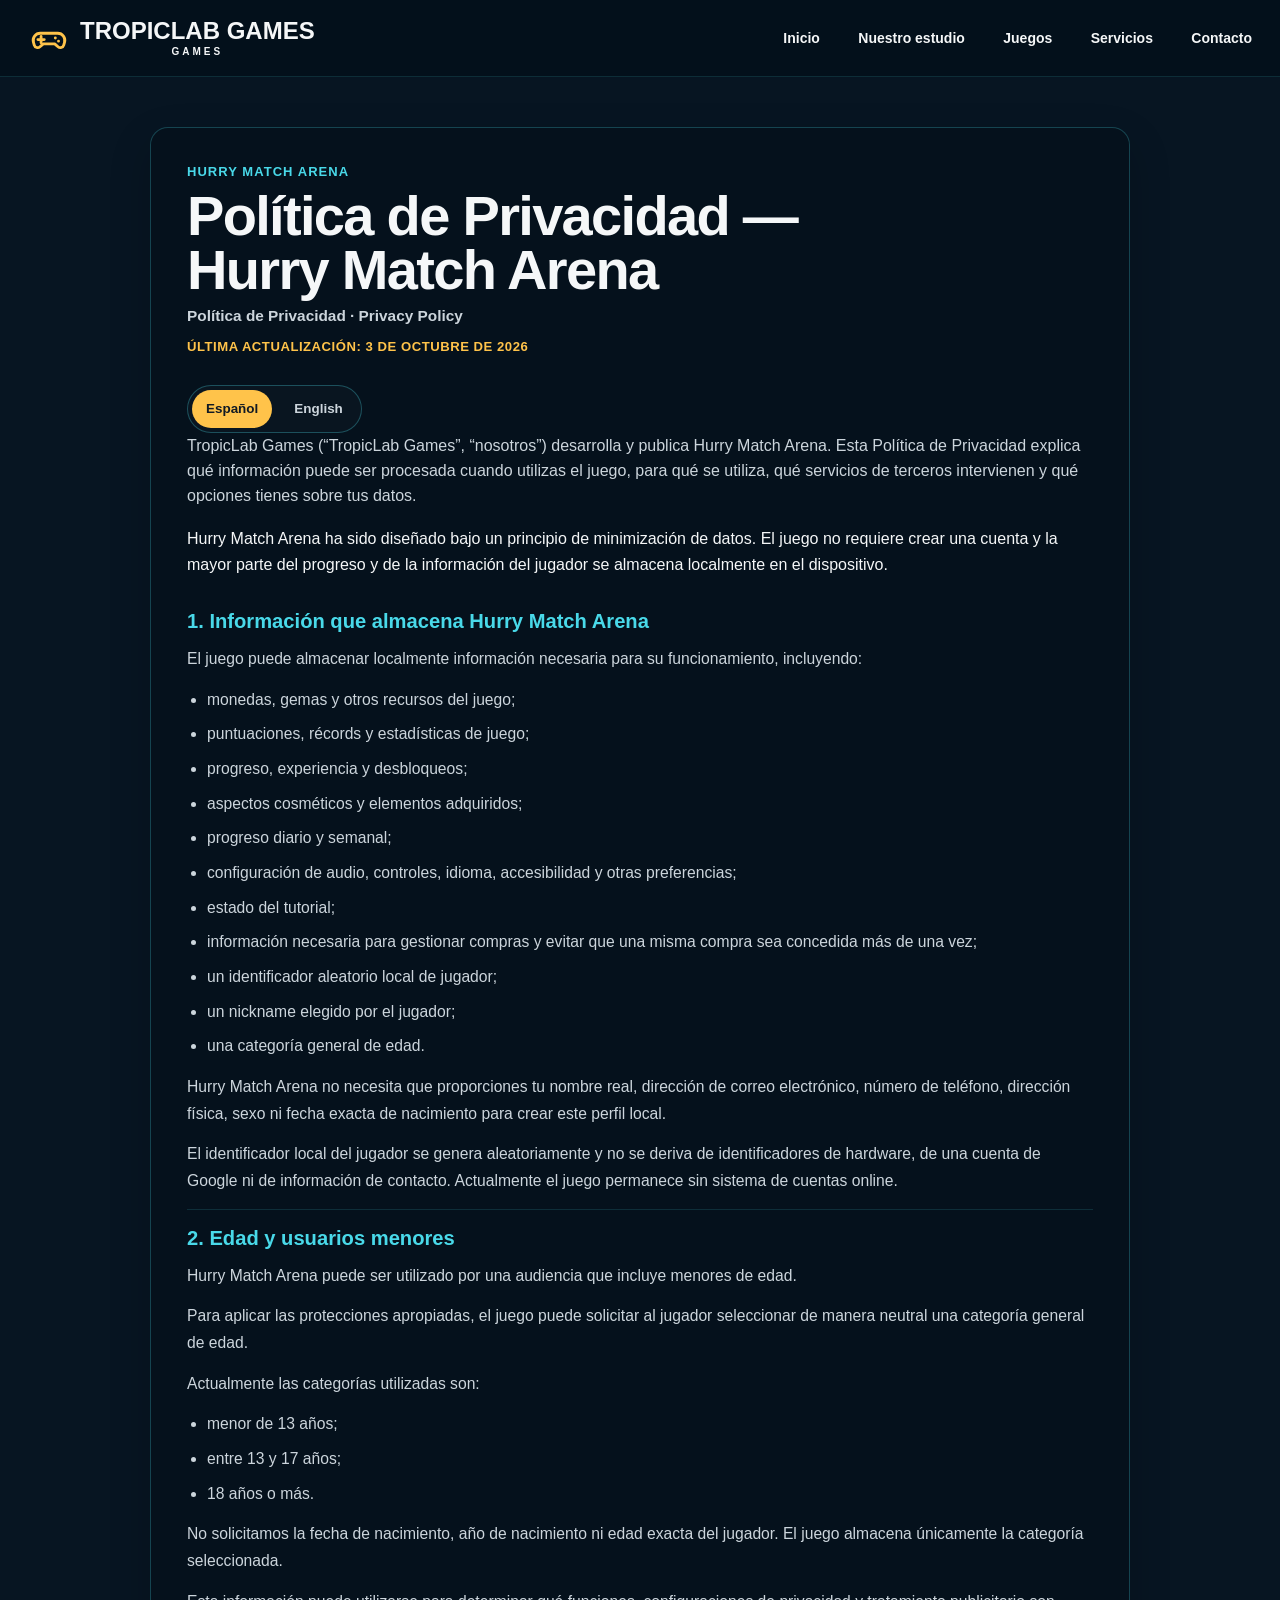
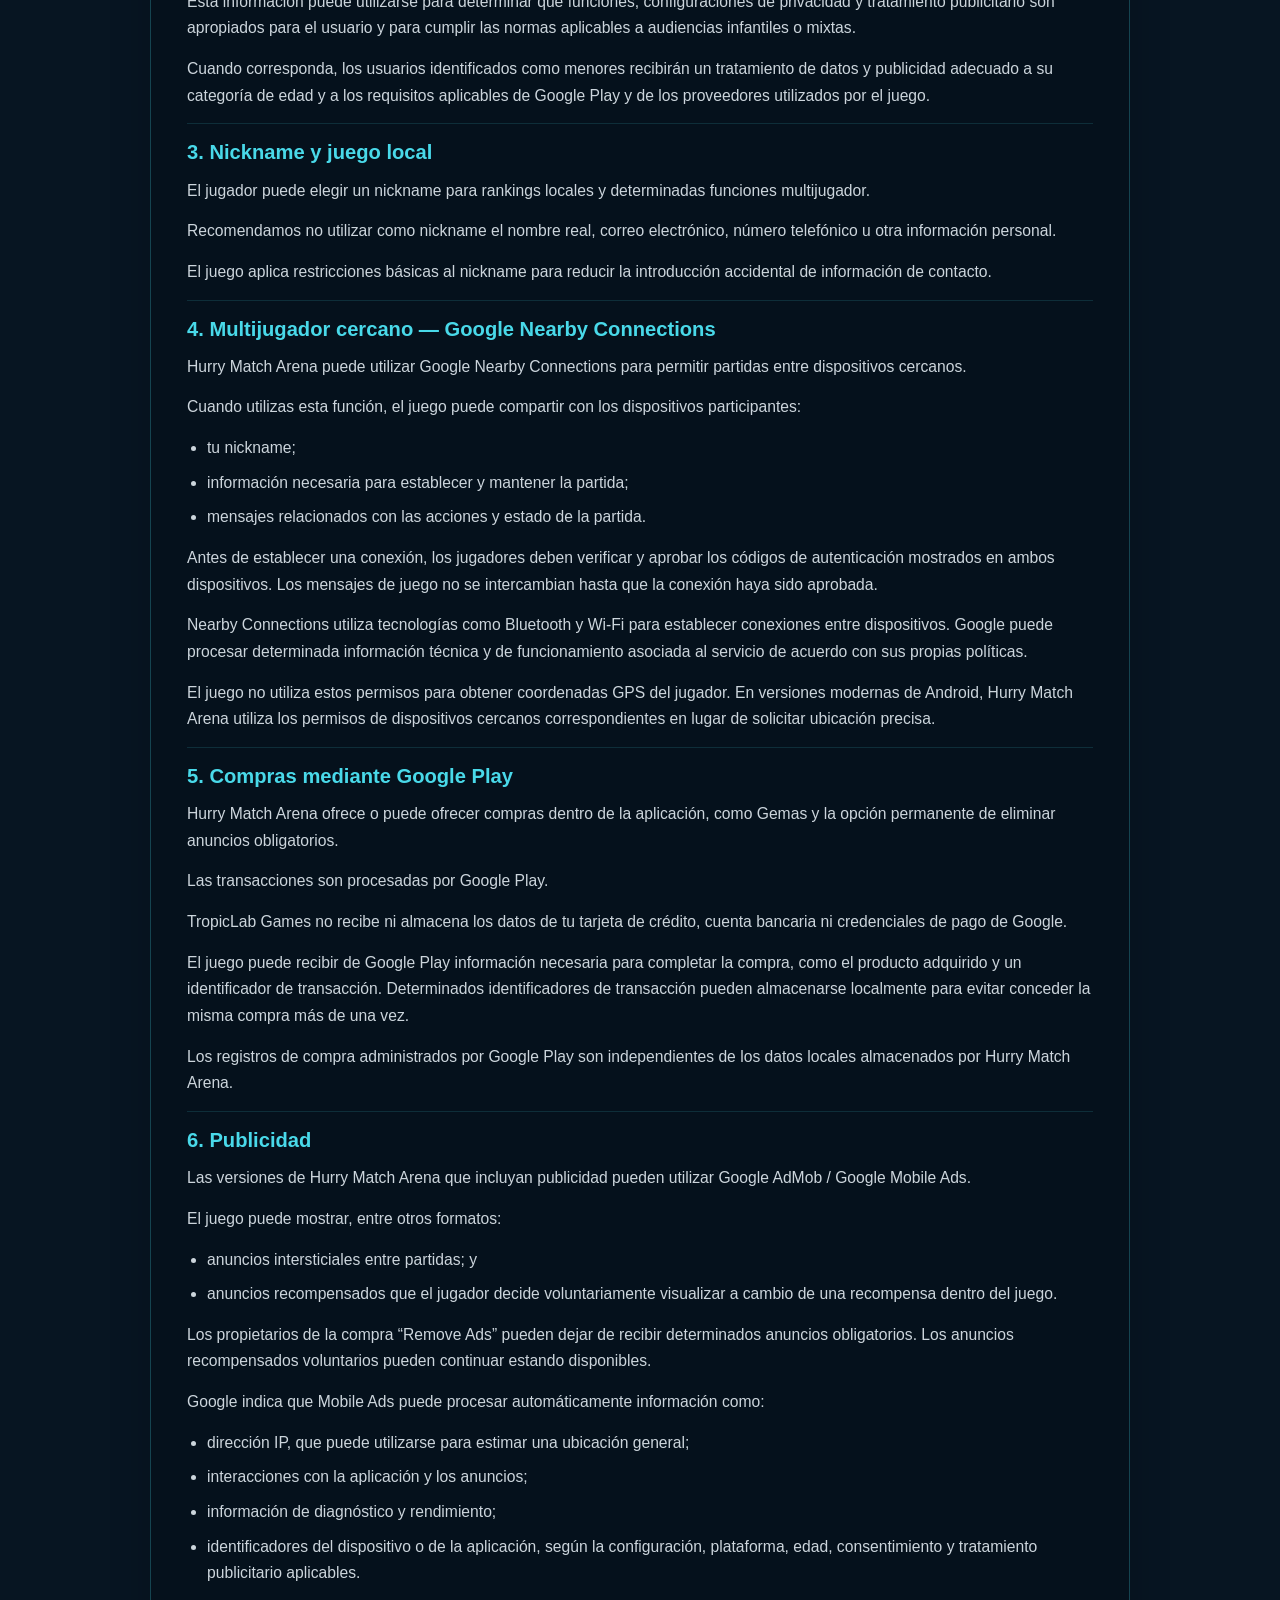
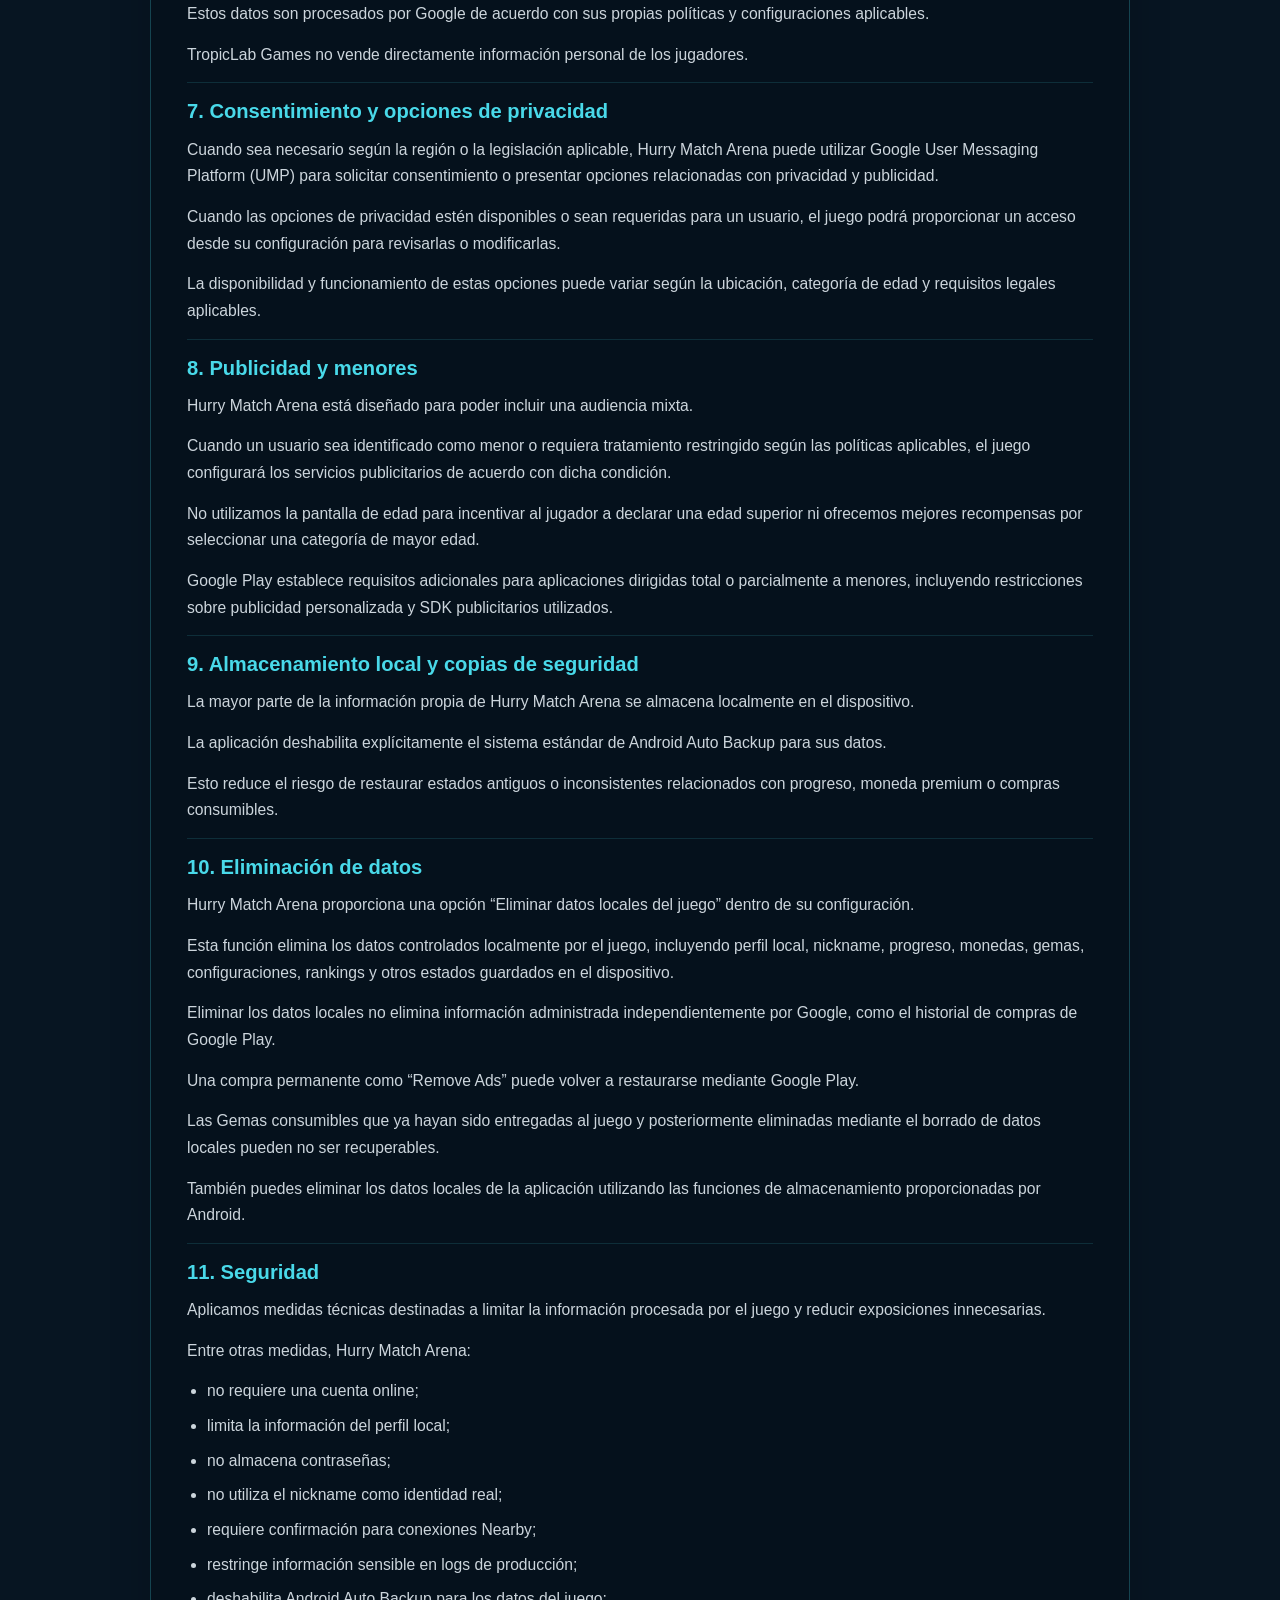
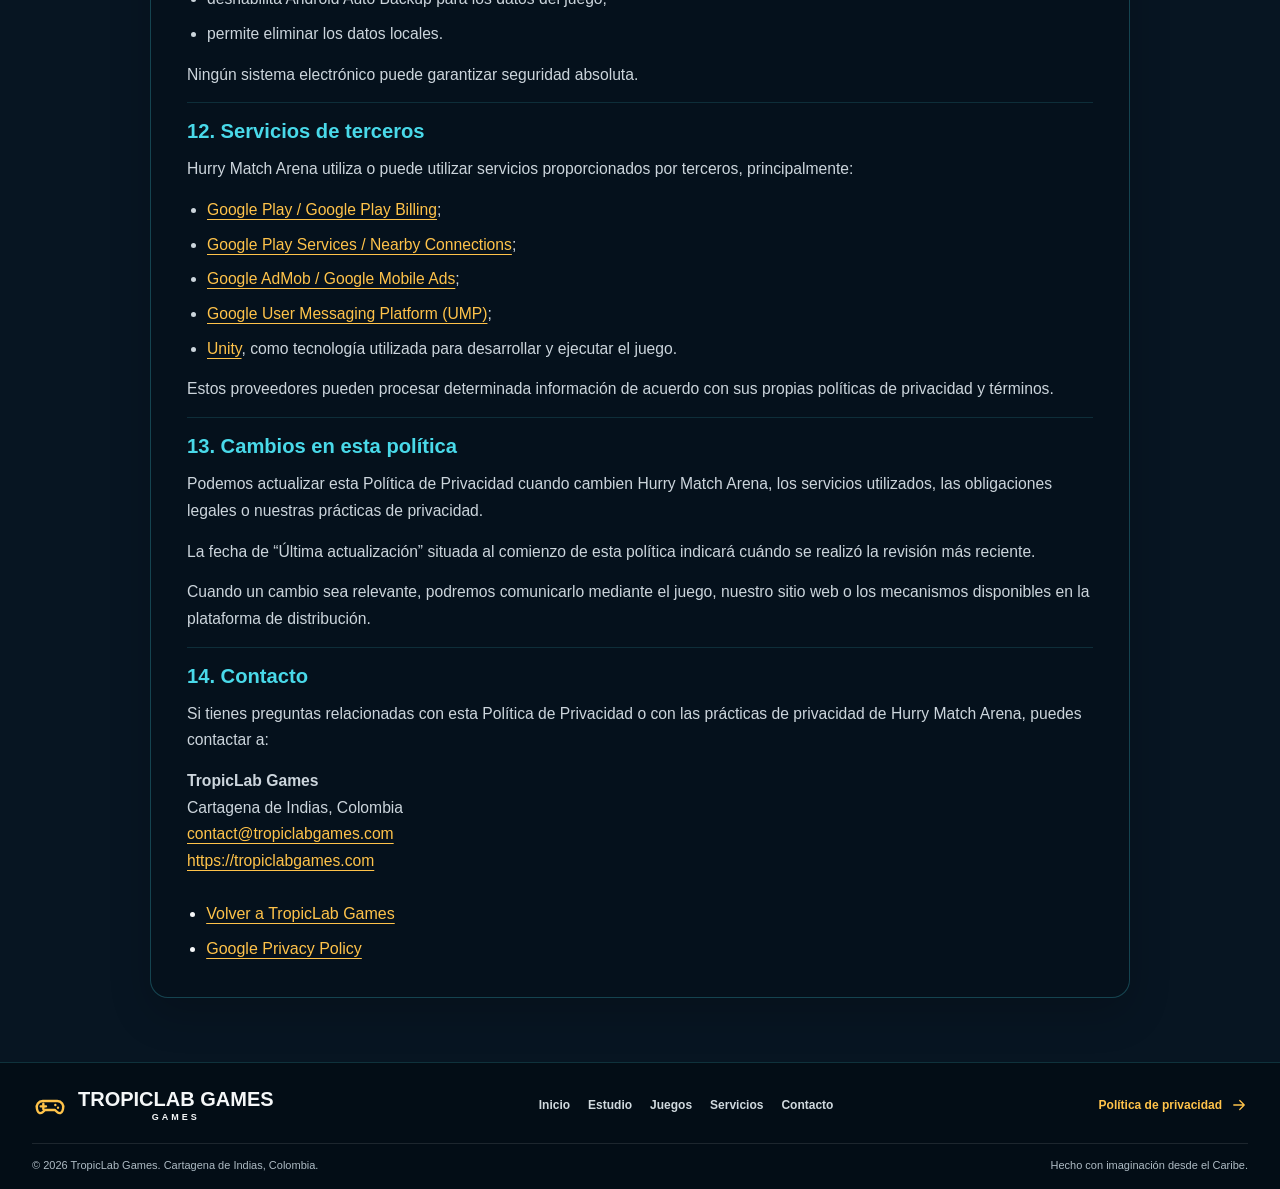
==== commit 8e1591b8: "Correct Hurry Match Arena privacy policy" ====
--- a/privacy/hurry-match-arena/index.html
+++ b/privacy/hurry-match-arena/index.html
@@ -4,19 +4,21 @@
   <meta charset="utf-8">
   <meta name="viewport" content="width=device-width, initial-scale=1">
   <meta name="theme-color" content="#071522">
-  <meta name="description" content="Política de privacidad bilingüe de Hurry Match Arena. Información sobre datos personales, servicios de terceros, publicidad, seguridad y derechos del usuario.">
+  <meta name="description" content="Privacy Policy for Hurry Match Arena, including local game data, Google Play purchases, Nearby multiplayer, advertising, age-related privacy protections, and local data deletion.">
   <meta property="og:type" content="website">
   <meta property="og:locale" content="es_CO">
+  <meta property="og:locale:alternate" content="en_US">
   <meta property="og:site_name" content="TropicLab Games">
-  <meta property="og:title" content="Política de privacidad | Hurry Match Arena">
-  <meta property="og:description" content="Política de privacidad bilingüe de Hurry Match Arena para usuarios en Colombia y otros países.">
-  <meta property="og:url" content="https://tropiclabgames.com/privacy/hurry-match-arena">
-  <link rel="canonical" href="https://tropiclabgames.com/privacy/hurry-match-arena">
-  <title>Política de privacidad | Hurry Match Arena</title>
+  <meta property="og:title" content="Privacy Policy — Hurry Match Arena | TropicLab Games">
+  <meta property="og:description" content="Privacy Policy for Hurry Match Arena, including local game data, Google Play purchases, Nearby multiplayer, advertising, age-related privacy protections, and local data deletion.">
+  <meta property="og:url" content="https://tropiclabgames.com/privacy/hurry-match-arena/">
+  <link rel="canonical" href="https://tropiclabgames.com/privacy/hurry-match-arena/">
+  <title>Privacy Policy — Hurry Match Arena | TropicLab Games</title>
   <link rel="stylesheet" href="../../styles.css">
   <script src="../../app.js" defer></script>
 </head>
 <body class="policy-page">
+  <a class="skip-link" href="#contenido">Saltar al contenido</a>
   <svg class="svg-sprite" aria-hidden="true" xmlns="http://www.w3.org/2000/svg">
     <symbol id="icon-gamepad" viewBox="0 0 24 24"><path d="M6.5 9h11a4.5 4.5 0 0 1 4.3 5.8l-.5 1.7a2.2 2.2 0 0 1-3.6 1l-2.1-1.8H8.4l-2.1 1.8a2.2 2.2 0 0 1-3.6-1l-.5-1.7A4.5 4.5 0 0 1 6.5 9Z"/><path d="M7 11v4m-2-2h4m7-1h.01M18 14h.01"/></symbol>
     <symbol id="icon-menu" viewBox="0 0 24 24"><path d="M4 7h16M4 12h16M4 17h16"/></symbol>
@@ -42,246 +44,418 @@
     </div>
   </header>
 
-  <main class="policy-shell">
-    <div class="policy-card">
-      <div class="policy-header">
+  <main class="policy-shell" id="contenido">
+    <article class="policy-card">
+      <header class="policy-header">
         <p class="eyebrow">Hurry Match Arena</p>
-        <h1 class="policy-title">Política de privacidad</h1>
-        <p class="policy-subtitle">Política de privacidad · Privacy Policy</p>
-        <p class="policy-updated">Última actualización: July 2025</p>
-      </div>
-
-      <div class="policy-lang-switcher" aria-label="Selector de idioma">
-        <div class="lang-toggle" role="tablist" aria-label="Idioma">
+        <h1 class="policy-title">Política de Privacidad — Hurry Match Arena</h1>
+        <p class="policy-subtitle">Política de Privacidad · Privacy Policy</p>
+        <p class="policy-updated">Última actualización: 3 de octubre de 2026</p>
+      </header>
+
+      <div class="policy-lang-switcher">
+        <div class="lang-toggle" role="group" aria-label="Seleccionar idioma">
           <button class="lang-button is-active" type="button" data-lang="es" aria-pressed="true">Español</button>
           <button class="lang-button" type="button" data-lang="en" aria-pressed="false">English</button>
         </div>
       </div>
 
-      <section class="policy-language" lang="es" data-language="es">
-        <p class="policy-intro">Esta Política de privacidad describe cómo TropicLab Games (“nosotros”, “nuestro”, “nuestra”) recopila, utiliza, comparte y protege la información personal que obtenga al usar el juego Hurry Match Arena (“el Juego”) y los servicios relacionados.</p>
-
-        <section class="policy-section">
-          <h2>1. Información que recopilamos</h2>
-          <p>Podemos recopilar la siguiente información cuando usa el Juego:</p>
-          <ul>
-            <li>Información de cuenta: nombre de usuario, dirección de correo electrónico, identificador de dispositivo, identificadores publicitarios o identificadores de publicidad de Android, según corresponda.</li>
-            <li>Información de juego: progreso, puntuaciones, logros, compras dentro de la aplicación, configuración del juego, nivel de juego, sesiones y eventos del juego.</li>
-            <li>Información técnica: dirección IP, tipo de dispositivo, sistema operativo, identificadores del dispositivo, idioma, operador de red, resolución de pantalla, datos de diagnóstico, errores y uso del servicio.</li>
-            <li>Información de terceros: información que nos proporcione proveedores de servicios, tiendas de aplicaciones o plataformas de anuncios y analítica con las que integremos el Juego.</li>
-          </ul>
-        </section>
-
-        <section class="policy-section">
-          <h2>2. Cómo usamos la información</h2>
-          <p>Usamos la información para:</p>
-          <ul>
-            <li>Proporcionar, mantener, operar y mejorar el Juego.</li>
-            <li>Gestionar cuentas, autenticación, compras y contenido premium.</li>
-            <li>Personalizar la experiencia del usuario y ofrecer contenido relevante.</li>
-            <li>Prevenir fraude, abuso, actividades maliciosas y proteger la seguridad del sistema.</li>
-            <li>Medir el rendimiento del Juego, la participación del usuario y el rendimiento de campañas y anuncios.</li>
-            <li>Cumplir con obligaciones legales, regulatorias y contractuales.</li>
-          </ul>
-        </section>
-
-        <section class="policy-section">
-          <h2>3. Servicios de terceros</h2>
-          <p>El Juego puede utilizar servicios de terceros para analítica, publicidad, almacenamiento, soporte de pago, distribución e infraestructura. Estos servicios pueden recopilar o procesar datos según sus propias políticas de privacidad. Entre ellos pueden incluirse:</p>
-          <ul>
-            <li>Google Analytics / Firebase para analítica y diagnóstico.</li>
-            <li>Google AdMob, Unity Ads u otros proveedores de publicidad para mostrar anuncios y medir campañas.</li>
-            <li>Apple App Store, Google Play o plataformas de pago para compras y transacciones.</li>
-            <li>Proveedores de almacenamiento, infraestructura y soporte técnico.</li>
-          </ul>
-          <p>Le recomendamos revisar las políticas de privacidad de cada proveedor antes de usar sus servicios. No controlamos el tratamiento de datos por parte de terceros una vez que se comparten con ellos.</p>
-        </section>
-
-        <section class="policy-section">
-          <h2>4. Publicidad y analítica</h2>
-          <p>Para mejorar la experiencia del juego y apoyar la operación del servicio, podemos utilizar analítica y publicidad basada en el uso del Juego. Esto puede incluir:</p>
-          <ul>
-            <li>Medición de descargas, participación, retención y rendimiento del juego.</li>
-            <li>Personalización de anuncios en función del contexto de uso, país o idioma.</li>
-            <li>Uso de identificadores publicitarios para limitar la frecuencia de anuncios o medir campañas.</li>
-          </ul>
-          <p>Dependiendo de la plataforma y de la configuración del usuario, puede existir la opción de limitar o controlar ciertos usos de datos publicitarios según la configuración del dispositivo o la cuenta del usuario.</p>
-        </section>
-
-        <section class="policy-section">
-          <h2>5. Compartir información</h2>
-          <p>Podemos compartir información con:</p>
-          <ul>
-            <li>Proveedores de servicios que nos ayudan a operar, analizar, publicar, sostener infraestructura, medir campañas y atender soporte tecnico.</li>
-            <li>Autoridades competentes cuando la ley o un procedimiento legal lo exija.</li>
-            <li>Socios de negocios o adquirentes en caso de fusión, adquisición, reorganización o venta de activos relacionados con el Juego.</li>
-          </ul>
-          <p>No venderemos su información personal a terceros para fines de marketing directo sin su consentimiento, cuando la ley lo requiera.</p>
-        </section>
-
-        <section class="policy-section">
-          <h2>6. Seguridad</h2>
-          <p>Tomamos medidas razonables para proteger la información personal contra acceso no autorizado, uso indebido, pérdida o alteración. Sin embargo, ningún sistema de seguridad es perfecto y no podemos garantizar una protección absoluta.</p>
-        </section>
-
-        <section class="policy-section">
-          <h2>7. Sus derechos y opciones</h2>
-          <p>Dependiendo de su jurisdicción, usted puede tener derecho a:</p>
-          <ul>
-            <li>Acceder a la información personal que tenemos sobre usted.</li>
-            <li>Solicitar corrección, actualización o eliminación de sus datos.</li>
-            <li>Oponerse o limitar ciertos tratamientos de datos.</li>
-            <li>Retirar su consentimiento cuando el tratamiento dependa de consentimiento.</li>
-            <li>Solicitar información sobre la base legal para el tratamiento de sus datos.</li>
-          </ul>
-          <p>Para ejercer estos derechos, puede contactarnos a través del correo electrónico indicado al final de esta política.</p>
-        </section>
-
-        <section class="policy-section">
-          <h2>8. Retención de datos</h2>
-          <p>Mantenemos la información personal solo durante el tiempo necesario para cumplir con los fines descritos en esta política, salvo que la ley exija o permita un período más largo de retención.</p>
-        </section>
-
-        <section class="policy-section">
-          <h2>9. Menores de edad</h2>
-          <p>El Juego no está dirigido a personas menores de 13 años, o a menores de la edad mínima aplicable en su jurisdicción. No recopilamos intencionalmente información personal de menores sin el consentimiento adecuado de sus padres o tutores.</p>
-        </section>
-
-        <section class="policy-section">
-          <h2>10. Cambios en esta política</h2>
-          <p>Podemos actualizar esta política periódicamente para reflejar cambios en el Juego, la ley o nuestras prácticas. La versión vigente se publicará en esta página con la fecha de actualización correspondiente.</p>
-        </section>
-
-        <section class="policy-section">
-          <h2>11. Contacto</h2>
-          <p>Si tiene preguntas, inquietudes o solicitudes relacionadas con esta Política de privacidad, puede comunicarse con nosotros en:</p>
-          <p><strong>TropicLab Games</strong><br>Email: <a href="mailto:privacy@tropiclabgames.com">privacy@tropiclabgames.com</a></p>
+      <section class="policy-language" lang="es" data-language="es" aria-label="Política de privacidad en español">
+        <p class="policy-intro">TropicLab Games (“TropicLab Games”, “nosotros”) desarrolla y publica Hurry Match Arena. Esta Política de Privacidad explica qué información puede ser procesada cuando utilizas el juego, para qué se utiliza, qué servicios de terceros intervienen y qué opciones tienes sobre tus datos.</p>
+        <p>Hurry Match Arena ha sido diseñado bajo un principio de minimización de datos. El juego no requiere crear una cuenta y la mayor parte del progreso y de la información del jugador se almacena localmente en el dispositivo.</p>
+
+        <section class="policy-section">
+          <h2>1. Información que almacena Hurry Match Arena</h2>
+          <p>El juego puede almacenar localmente información necesaria para su funcionamiento, incluyendo:</p>
+          <ul>
+            <li>monedas, gemas y otros recursos del juego;</li>
+            <li>puntuaciones, récords y estadísticas de juego;</li>
+            <li>progreso, experiencia y desbloqueos;</li>
+            <li>aspectos cosméticos y elementos adquiridos;</li>
+            <li>progreso diario y semanal;</li>
+            <li>configuración de audio, controles, idioma, accesibilidad y otras preferencias;</li>
+            <li>estado del tutorial;</li>
+            <li>información necesaria para gestionar compras y evitar que una misma compra sea concedida más de una vez;</li>
+            <li>un identificador aleatorio local de jugador;</li>
+            <li>un nickname elegido por el jugador;</li>
+            <li>una categoría general de edad.</li>
+          </ul>
+          <p>Hurry Match Arena no necesita que proporciones tu nombre real, dirección de correo electrónico, número de teléfono, dirección física, sexo ni fecha exacta de nacimiento para crear este perfil local.</p>
+          <p>El identificador local del jugador se genera aleatoriamente y no se deriva de identificadores de hardware, de una cuenta de Google ni de información de contacto. Actualmente el juego permanece sin sistema de cuentas online.</p>
+        </section>
+
+        <section class="policy-section">
+          <h2>2. Edad y usuarios menores</h2>
+          <p>Hurry Match Arena puede ser utilizado por una audiencia que incluye menores de edad.</p>
+          <p>Para aplicar las protecciones apropiadas, el juego puede solicitar al jugador seleccionar de manera neutral una categoría general de edad.</p>
+          <p>Actualmente las categorías utilizadas son:</p>
+          <ul>
+            <li>menor de 13 años;</li>
+            <li>entre 13 y 17 años;</li>
+            <li>18 años o más.</li>
+          </ul>
+          <p>No solicitamos la fecha de nacimiento, año de nacimiento ni edad exacta del jugador. El juego almacena únicamente la categoría seleccionada.</p>
+          <p>Esta información puede utilizarse para determinar qué funciones, configuraciones de privacidad y tratamiento publicitario son apropiados para el usuario y para cumplir las normas aplicables a audiencias infantiles o mixtas.</p>
+          <p>Cuando corresponda, los usuarios identificados como menores recibirán un tratamiento de datos y publicidad adecuado a su categoría de edad y a los requisitos aplicables de Google Play y de los proveedores utilizados por el juego.</p>
+        </section>
+
+        <section class="policy-section">
+          <h2>3. Nickname y juego local</h2>
+          <p>El jugador puede elegir un nickname para rankings locales y determinadas funciones multijugador.</p>
+          <p>Recomendamos no utilizar como nickname el nombre real, correo electrónico, número telefónico u otra información personal.</p>
+          <p>El juego aplica restricciones básicas al nickname para reducir la introducción accidental de información de contacto.</p>
+        </section>
+
+        <section class="policy-section">
+          <h2>4. Multijugador cercano — Google Nearby Connections</h2>
+          <p>Hurry Match Arena puede utilizar Google Nearby Connections para permitir partidas entre dispositivos cercanos.</p>
+          <p>Cuando utilizas esta función, el juego puede compartir con los dispositivos participantes:</p>
+          <ul>
+            <li>tu nickname;</li>
+            <li>información necesaria para establecer y mantener la partida;</li>
+            <li>mensajes relacionados con las acciones y estado de la partida.</li>
+          </ul>
+          <p>Antes de establecer una conexión, los jugadores deben verificar y aprobar los códigos de autenticación mostrados en ambos dispositivos. Los mensajes de juego no se intercambian hasta que la conexión haya sido aprobada.</p>
+          <p>Nearby Connections utiliza tecnologías como Bluetooth y Wi-Fi para establecer conexiones entre dispositivos. Google puede procesar determinada información técnica y de funcionamiento asociada al servicio de acuerdo con sus propias políticas.</p>
+          <p>El juego no utiliza estos permisos para obtener coordenadas GPS del jugador. En versiones modernas de Android, Hurry Match Arena utiliza los permisos de dispositivos cercanos correspondientes en lugar de solicitar ubicación precisa.</p>
+        </section>
+
+        <section class="policy-section">
+          <h2>5. Compras mediante Google Play</h2>
+          <p>Hurry Match Arena ofrece o puede ofrecer compras dentro de la aplicación, como Gemas y la opción permanente de eliminar anuncios obligatorios.</p>
+          <p>Las transacciones son procesadas por Google Play.</p>
+          <p>TropicLab Games no recibe ni almacena los datos de tu tarjeta de crédito, cuenta bancaria ni credenciales de pago de Google.</p>
+          <p>El juego puede recibir de Google Play información necesaria para completar la compra, como el producto adquirido y un identificador de transacción. Determinados identificadores de transacción pueden almacenarse localmente para evitar conceder la misma compra más de una vez.</p>
+          <p>Los registros de compra administrados por Google Play son independientes de los datos locales almacenados por Hurry Match Arena.</p>
+        </section>
+
+        <section class="policy-section">
+          <h2>6. Publicidad</h2>
+          <p>Las versiones de Hurry Match Arena que incluyan publicidad pueden utilizar Google AdMob / Google Mobile Ads.</p>
+          <p>El juego puede mostrar, entre otros formatos:</p>
+          <ul>
+            <li>anuncios intersticiales entre partidas; y</li>
+            <li>anuncios recompensados que el jugador decide voluntariamente visualizar a cambio de una recompensa dentro del juego.</li>
+          </ul>
+          <p>Los propietarios de la compra “Remove Ads” pueden dejar de recibir determinados anuncios obligatorios. Los anuncios recompensados voluntarios pueden continuar estando disponibles.</p>
+          <p>Google indica que Mobile Ads puede procesar automáticamente información como:</p>
+          <ul>
+            <li>dirección IP, que puede utilizarse para estimar una ubicación general;</li>
+            <li>interacciones con la aplicación y los anuncios;</li>
+            <li>información de diagnóstico y rendimiento;</li>
+            <li>identificadores del dispositivo o de la aplicación, según la configuración, plataforma, edad, consentimiento y tratamiento publicitario aplicables.</li>
+          </ul>
+          <p>Estos datos son procesados por Google de acuerdo con sus propias políticas y configuraciones aplicables.</p>
+          <p>TropicLab Games no vende directamente información personal de los jugadores.</p>
+        </section>
+
+        <section class="policy-section">
+          <h2>7. Consentimiento y opciones de privacidad</h2>
+          <p>Cuando sea necesario según la región o la legislación aplicable, Hurry Match Arena puede utilizar Google User Messaging Platform (UMP) para solicitar consentimiento o presentar opciones relacionadas con privacidad y publicidad.</p>
+          <p>Cuando las opciones de privacidad estén disponibles o sean requeridas para un usuario, el juego podrá proporcionar un acceso desde su configuración para revisarlas o modificarlas.</p>
+          <p>La disponibilidad y funcionamiento de estas opciones puede variar según la ubicación, categoría de edad y requisitos legales aplicables.</p>
+        </section>
+
+        <section class="policy-section">
+          <h2>8. Publicidad y menores</h2>
+          <p>Hurry Match Arena está diseñado para poder incluir una audiencia mixta.</p>
+          <p>Cuando un usuario sea identificado como menor o requiera tratamiento restringido según las políticas aplicables, el juego configurará los servicios publicitarios de acuerdo con dicha condición.</p>
+          <p>No utilizamos la pantalla de edad para incentivar al jugador a declarar una edad superior ni ofrecemos mejores recompensas por seleccionar una categoría de mayor edad.</p>
+          <p>Google Play establece requisitos adicionales para aplicaciones dirigidas total o parcialmente a menores, incluyendo restricciones sobre publicidad personalizada y SDK publicitarios utilizados.</p>
+        </section>
+
+        <section class="policy-section">
+          <h2>9. Almacenamiento local y copias de seguridad</h2>
+          <p>La mayor parte de la información propia de Hurry Match Arena se almacena localmente en el dispositivo.</p>
+          <p>La aplicación deshabilita explícitamente el sistema estándar de Android Auto Backup para sus datos.</p>
+          <p>Esto reduce el riesgo de restaurar estados antiguos o inconsistentes relacionados con progreso, moneda premium o compras consumibles.</p>
+        </section>
+
+        <section class="policy-section">
+          <h2>10. Eliminación de datos</h2>
+          <p>Hurry Match Arena proporciona una opción “Eliminar datos locales del juego” dentro de su configuración.</p>
+          <p>Esta función elimina los datos controlados localmente por el juego, incluyendo perfil local, nickname, progreso, monedas, gemas, configuraciones, rankings y otros estados guardados en el dispositivo.</p>
+          <p>Eliminar los datos locales no elimina información administrada independientemente por Google, como el historial de compras de Google Play.</p>
+          <p>Una compra permanente como “Remove Ads” puede volver a restaurarse mediante Google Play.</p>
+          <p>Las Gemas consumibles que ya hayan sido entregadas al juego y posteriormente eliminadas mediante el borrado de datos locales pueden no ser recuperables.</p>
+          <p>También puedes eliminar los datos locales de la aplicación utilizando las funciones de almacenamiento proporcionadas por Android.</p>
+        </section>
+
+        <section class="policy-section">
+          <h2>11. Seguridad</h2>
+          <p>Aplicamos medidas técnicas destinadas a limitar la información procesada por el juego y reducir exposiciones innecesarias.</p>
+          <p>Entre otras medidas, Hurry Match Arena:</p>
+          <ul>
+            <li>no requiere una cuenta online;</li>
+            <li>limita la información del perfil local;</li>
+            <li>no almacena contraseñas;</li>
+            <li>no utiliza el nickname como identidad real;</li>
+            <li>requiere confirmación para conexiones Nearby;</li>
+            <li>restringe información sensible en logs de producción;</li>
+            <li>deshabilita Android Auto Backup para los datos del juego;</li>
+            <li>permite eliminar los datos locales.</li>
+          </ul>
+          <p>Ningún sistema electrónico puede garantizar seguridad absoluta.</p>
+        </section>
+
+        <section class="policy-section">
+          <h2>12. Servicios de terceros</h2>
+          <p>Hurry Match Arena utiliza o puede utilizar servicios proporcionados por terceros, principalmente:</p>
+          <ul>
+            <li><a href="https://developer.android.com/google/play/billing" target="_blank" rel="noopener noreferrer">Google Play / Google Play Billing</a>;</li>
+            <li><a href="https://developers.google.com/nearby/connections/overview" target="_blank" rel="noopener noreferrer">Google Play Services / Nearby Connections</a>;</li>
+            <li><a href="https://admob.google.com/home/" target="_blank" rel="noopener noreferrer">Google AdMob / Google Mobile Ads</a>;</li>
+            <li><a href="https://developers.google.com/admob/android/privacy" target="_blank" rel="noopener noreferrer">Google User Messaging Platform (UMP)</a>;</li>
+            <li><a href="https://unity.com/legal/game-player-and-app-user-privacy-policy" target="_blank" rel="noopener noreferrer">Unity</a>, como tecnología utilizada para desarrollar y ejecutar el juego.</li>
+          </ul>
+          <p>Estos proveedores pueden procesar determinada información de acuerdo con sus propias políticas de privacidad y términos.</p>
+        </section>
+
+        <section class="policy-section">
+          <h2>13. Cambios en esta política</h2>
+          <p>Podemos actualizar esta Política de Privacidad cuando cambien Hurry Match Arena, los servicios utilizados, las obligaciones legales o nuestras prácticas de privacidad.</p>
+          <p>La fecha de “Última actualización” situada al comienzo de esta política indicará cuándo se realizó la revisión más reciente.</p>
+          <p>Cuando un cambio sea relevante, podremos comunicarlo mediante el juego, nuestro sitio web o los mecanismos disponibles en la plataforma de distribución.</p>
+        </section>
+
+        <section class="policy-section">
+          <h2>14. Contacto</h2>
+          <p>Si tienes preguntas relacionadas con esta Política de Privacidad o con las prácticas de privacidad de Hurry Match Arena, puedes contactar a:</p>
+          <p>
+            <strong>TropicLab Games</strong><br>
+            Cartagena de Indias, Colombia<br>
+            <a href="mailto:contact@tropiclabgames.com">contact@tropiclabgames.com</a><br>
+            <a href="https://tropiclabgames.com">https://tropiclabgames.com</a>
+          </p>
         </section>
       </section>
 
-      <section class="policy-language" lang="en" data-language="en" hidden>
-        <p class="policy-intro">This Privacy Policy explains how TropicLab Games (“we”, “our”, “us”) collects, uses, shares, and protects personal information obtained through the use of the Hurry Match Arena game (“the Game”) and related services.</p>
-
-        <section class="policy-section">
-          <h2>1. Information we collect</h2>
-          <p>We may collect the following information when you use the Game:</p>
-          <ul>
-            <li>Account information: username, email address, device identifier, advertising identifier or Android Ad ID, where applicable.</li>
-            <li>Gameplay information: progress, scores, achievements, in-app purchases, game settings, gameplay level, sessions, and game events.</li>
-            <li>Technical information: IP address, device type, operating system, device identifiers, language, network operator, screen resolution, diagnostic data, errors, and service usage.</li>
-            <li>Third-party information: information provided by service providers, app stores, or ad and analytics platforms integrated with the Game.</li>
-          </ul>
-        </section>
-
-        <section class="policy-section">
-          <h2>2. How we use the information</h2>
-          <p>We use the information to:</p>
-          <ul>
-            <li>Provide, maintain, operate, and improve the Game.</li>
-            <li>Manage accounts, authentication, purchases, and premium content.</li>
-            <li>Personalize the user experience and provide relevant content.</li>
-            <li>Prevent fraud, misuse, malicious activity, and protect system security.</li>
-            <li>Measure game performance, user engagement, and campaign and ad performance.</li>
-            <li>Comply with legal, regulatory, and contractual obligations.</li>
-          </ul>
-        </section>
-
-        <section class="policy-section">
-          <h2>3. Third-party services</h2>
-          <p>The Game may use third-party services for analytics, advertising, storage, payment support, distribution, and infrastructure. These services may collect or process data under their own privacy policies. Such services may include:</p>
-          <ul>
-            <li>Google Analytics / Firebase for analytics and diagnostics.</li>
-            <li>Google AdMob, Unity Ads, or other advertising providers to display ads and measure campaigns.</li>
-            <li>Apple App Store, Google Play, or payment platforms for purchases and transactions.</li>
-            <li>Storage, infrastructure, and technical support providers.</li>
-          </ul>
-          <p>We encourage you to review the privacy policies of each provider before using their services. We do not control third-party data processing once information is shared with them.</p>
-        </section>
-
-        <section class="policy-section">
-          <h2>4. Advertising and analytics</h2>
-          <p>To improve the game experience and support service operations, we may use analytics and advertising based on how the Game is used. This may include:</p>
-          <ul>
-            <li>Measuring downloads, engagement, retention, and game performance.</li>
-            <li>Personalizing ads based on usage context, country, or language.</li>
-            <li>Using advertising identifiers to limit ad frequency or measure campaigns.</li>
-          </ul>
-          <p>Depending on the platform and user settings, some advertising-related data uses may be controlled through the device or account settings available to the user.</p>
-        </section>
-
-        <section class="policy-section">
-          <h2>5. Sharing information</h2>
-          <p>We may share information with:</p>
-          <ul>
-            <li>Service providers that help us operate, analyze, publish, maintain infrastructure, measure campaigns, and provide support.</li>
-            <li>Competent authorities when required by law or legal process.</li>
-            <li>Business partners or acquirers in the event of a merger, acquisition, reorganization, or sale of assets related to the Game.</li>
-          </ul>
-          <p>We will not sell your personal information to third parties for direct marketing purposes without your consent where required by law.</p>
-        </section>
-
-        <section class="policy-section">
-          <h2>6. Security</h2>
-          <p>We take reasonable measures to protect personal information from unauthorized access, misuse, loss, or alteration. However, no security system is perfect and we cannot guarantee absolute protection.</p>
-        </section>
-
-        <section class="policy-section">
-          <h2>7. Your rights and choices</h2>
-          <p>Depending on your jurisdiction, you may have the right to:</p>
-          <ul>
-            <li>Access personal information we hold about you.</li>
-            <li>Request correction, update, or deletion of your data.</li>
-            <li>Object to or restrict certain data processing.</li>
-            <li>Withdraw consent where processing is based on consent.</li>
-            <li>Request information about the legal basis for processing your data.</li>
-          </ul>
-          <p>To exercise these rights, you may contact us using the email listed at the end of this policy.</p>
-        </section>
-
-        <section class="policy-section">
-          <h2>8. Data retention</h2>
-          <p>We retain personal information only for as long as necessary to fulfill the purposes described in this policy, unless the law requires or permits a longer retention period.</p>
-        </section>
-
-        <section class="policy-section">
-          <h2>9. Children</h2>
-          <p>The Game is not intended for children under 13 years of age, or under the minimum age applicable in your jurisdiction. We do not knowingly collect personal information from children without appropriate parental or guardian consent.</p>
-        </section>
-
-        <section class="policy-section">
-          <h2>10. Changes to this policy</h2>
-          <p>We may update this policy from time to time to reflect changes in the Game, applicable law, or our practices. The current version will be posted on this page with the corresponding update date.</p>
-        </section>
-
-        <section class="policy-section">
-          <h2>11. Contact</h2>
-          <p>If you have any questions, concerns, or requests related to this Privacy Policy, you may contact us at:</p>
-          <p><strong>TropicLab Games</strong><br>Email: <a href="mailto:privacy@tropiclabgames.com">privacy@tropiclabgames.com</a></p>
+      <section class="policy-language" lang="en" data-language="en" aria-label="Privacy Policy in English" hidden>
+        <p class="policy-intro">TropicLab Games (“TropicLab Games”, “we”, “us”, or “our”) develops and publishes Hurry Match Arena. This Privacy Policy explains what information may be processed when you use the game, why it is used, which third-party services may be involved, and what choices you have regarding your data.</p>
+        <p>Hurry Match Arena is designed according to a data-minimization principle. The game does not require users to create an account, and most gameplay and player information is stored locally on the device.</p>
+
+        <section class="policy-section">
+          <h2>1. Information stored by Hurry Match Arena</h2>
+          <p>The game may locally store information necessary to operate, including:</p>
+          <ul>
+            <li>Coins, Gems, and other in-game resources;</li>
+            <li>scores, records, and gameplay statistics;</li>
+            <li>progression, experience, and unlocks;</li>
+            <li>cosmetic items and owned content;</li>
+            <li>daily and weekly progression;</li>
+            <li>audio, controls, language, accessibility, and other preferences;</li>
+            <li>tutorial status;</li>
+            <li>information needed to fulfill purchases and prevent duplicate fulfillment;</li>
+            <li>a randomly generated local player identifier;</li>
+            <li>a player-selected nickname; and</li>
+            <li>a general age category.</li>
+          </ul>
+          <p>Hurry Match Arena does not require your real name, email address, phone number, physical address, gender, or exact date of birth to create this local profile.</p>
+          <p>The local player identifier is randomly generated and is not derived from hardware identifiers, a Google account, or contact information. The game currently operates without an online account system.</p>
+        </section>
+
+        <section class="policy-section">
+          <h2>2. Age information and younger users</h2>
+          <p>Hurry Match Arena may be used by an audience that includes children and teenagers.</p>
+          <p>To apply appropriate protections, the game may ask the player to neutrally select a general age category.</p>
+          <p>The current categories are:</p>
+          <ul>
+            <li>under 13;</li>
+            <li>ages 13–17;</li>
+            <li>age 18 or older.</li>
+          </ul>
+          <p>We do not request the player's date of birth, birth year, or exact age. Only the selected general category is stored.</p>
+          <p>This information may be used to determine appropriate features, privacy settings, and advertising treatment and to comply with requirements applicable to children or mixed audiences.</p>
+          <p>Where applicable, users identified as minors will receive data and advertising treatment appropriate to their age category and applicable requirements of Google Play and service providers used by the game.</p>
+        </section>
+
+        <section class="policy-section">
+          <h2>3. Nickname and local gameplay</h2>
+          <p>Players may select a nickname for local rankings and certain multiplayer features.</p>
+          <p>Players should not use their real name, email address, telephone number, or other personal information as their nickname.</p>
+          <p>The game applies basic nickname restrictions intended to reduce the accidental entry of contact information.</p>
+        </section>
+
+        <section class="policy-section">
+          <h2>4. Nearby multiplayer — Google Nearby Connections</h2>
+          <p>Hurry Match Arena may use Google Nearby Connections to enable multiplayer games between nearby devices.</p>
+          <p>When this feature is used, the game may share with participating devices:</p>
+          <ul>
+            <li>your chosen nickname;</li>
+            <li>information needed to establish and maintain the game session; and</li>
+            <li>gameplay messages related to actions and match state.</li>
+          </ul>
+          <p>Before a connection is established, players must verify and approve authentication codes displayed on both devices. Gameplay messages are not exchanged until the connection has been approved.</p>
+          <p>Nearby Connections uses technologies such as Bluetooth and Wi-Fi to establish connections between devices. Google may process certain technical and service-usage information associated with Nearby Connections in accordance with its own policies.</p>
+          <p>The game does not use these permissions to obtain the player's GPS coordinates. On modern Android versions, Hurry Match Arena uses the applicable nearby-device permissions rather than requesting precise location.</p>
+        </section>
+
+        <section class="policy-section">
+          <h2>5. Google Play purchases</h2>
+          <p>Hurry Match Arena offers or may offer in-app purchases, including Gems and a permanent option to remove mandatory advertisements.</p>
+          <p>Transactions are processed by Google Play.</p>
+          <p>TropicLab Games does not receive or store your credit-card details, bank-account details, or Google payment credentials.</p>
+          <p>The game may receive information from Google Play that is necessary to fulfill a purchase, such as the purchased product and a transaction identifier. Certain transaction identifiers may be stored locally to prevent the same purchase from being granted more than once.</p>
+          <p>Purchase records maintained by Google Play are separate from the local data stored by Hurry Match Arena.</p>
+        </section>
+
+        <section class="policy-section">
+          <h2>6. Advertising</h2>
+          <p>Versions of Hurry Match Arena that include advertising may use Google AdMob / Google Mobile Ads.</p>
+          <p>The game may display advertising formats including:</p>
+          <ul>
+            <li>interstitial advertisements between matches; and</li>
+            <li>rewarded advertisements that players voluntarily choose to view in exchange for an in-game reward.</li>
+          </ul>
+          <p>Players who own the “Remove Ads” purchase may no longer receive certain mandatory advertisements. Voluntary rewarded advertisements may remain available.</p>
+          <p>Google states that Mobile Ads may automatically process information including:</p>
+          <ul>
+            <li>IP address, which may be used to estimate general location;</li>
+            <li>interactions with the application and advertisements;</li>
+            <li>diagnostic and performance information; and</li>
+            <li>device or application identifiers, depending on configuration, platform, age, consent, and applicable advertising treatment.</li>
+          </ul>
+          <p>Such information is processed by Google according to its applicable policies and settings.</p>
+          <p>TropicLab Games does not directly sell players' personal information.</p>
+        </section>
+
+        <section class="policy-section">
+          <h2>7. Consent and privacy choices</h2>
+          <p>Where required by a user's region or applicable law, Hurry Match Arena may use Google User Messaging Platform (UMP) to request consent or present privacy and advertising choices.</p>
+          <p>When privacy options are available or required for a user, the game may provide access through its settings so those choices can be reviewed or changed.</p>
+          <p>Availability and operation of these options may vary depending on location, age category, and applicable legal requirements.</p>
+        </section>
+
+        <section class="policy-section">
+          <h2>8. Advertising and children</h2>
+          <p>Hurry Match Arena is designed to support a mixed audience.</p>
+          <p>When a user is identified as a child or otherwise requires restricted treatment under applicable policies, the game will configure advertising services according to that status.</p>
+          <p>The age screen is not designed to encourage players to report an older age, and selecting an older category does not provide better in-game rewards.</p>
+          <p>Google Play applies additional requirements to apps whose target audience includes children, including restrictions relating to personalized advertising and advertising SDKs.</p>
+        </section>
+
+        <section class="policy-section">
+          <h2>9. Local storage and backups</h2>
+          <p>Most information owned by Hurry Match Arena is stored locally on the player's device.</p>
+          <p>The application explicitly disables standard Android Auto Backup for its game data.</p>
+          <p>This reduces the risk of restoring stale or inconsistent states involving progression, premium currency, or consumable purchases.</p>
+        </section>
+
+        <section class="policy-section">
+          <h2>10. Deleting your data</h2>
+          <p>Hurry Match Arena provides a “Delete Local Game Data” option within its settings.</p>
+          <p>This feature deletes locally controlled game data, including the local profile, nickname, progression, currencies, settings, rankings, and other saved game state from the device.</p>
+          <p>Deleting local game data does not delete information independently maintained by Google, such as Google Play purchase history.</p>
+          <p>A permanent purchase such as “Remove Ads” may be restored through Google Play.</p>
+          <p>Consumable Gems that have already been delivered to the game and are later removed through local-data deletion may not be recoverable.</p>
+          <p>You may also delete local application data using Android's storage controls.</p>
+        </section>
+
+        <section class="policy-section">
+          <h2>11. Security</h2>
+          <p>We apply technical measures intended to minimize the information processed by the game and reduce unnecessary exposure.</p>
+          <p>Among other measures, Hurry Match Arena:</p>
+          <ul>
+            <li>does not require an online account;</li>
+            <li>limits information stored in the local player profile;</li>
+            <li>does not store passwords;</li>
+            <li>does not treat a nickname as a real-world identity;</li>
+            <li>requires confirmation for Nearby connections;</li>
+            <li>restricts sensitive information in production logs;</li>
+            <li>disables Android Auto Backup for game data; and</li>
+            <li>provides local-data deletion controls.</li>
+          </ul>
+          <p>No electronic system can guarantee absolute security.</p>
+        </section>
+
+        <section class="policy-section">
+          <h2>12. Third-party services</h2>
+          <p>Hurry Match Arena uses or may use third-party services, primarily:</p>
+          <ul>
+            <li><a href="https://developer.android.com/google/play/billing" target="_blank" rel="noopener noreferrer">Google Play / Google Play Billing</a>;</li>
+            <li><a href="https://developers.google.com/nearby/connections/overview" target="_blank" rel="noopener noreferrer">Google Play Services / Nearby Connections</a>;</li>
+            <li><a href="https://admob.google.com/home/" target="_blank" rel="noopener noreferrer">Google AdMob / Google Mobile Ads</a>;</li>
+            <li><a href="https://developers.google.com/admob/android/privacy" target="_blank" rel="noopener noreferrer">Google User Messaging Platform (UMP)</a>; and</li>
+            <li><a href="https://unity.com/legal/game-player-and-app-user-privacy-policy" target="_blank" rel="noopener noreferrer">Unity</a>, as the technology used to develop and run the game.</li>
+          </ul>
+          <p>These providers may process certain information according to their own privacy policies and terms.</p>
+        </section>
+
+        <section class="policy-section">
+          <h2>13. Changes to this Privacy Policy</h2>
+          <p>We may update this Privacy Policy when Hurry Match Arena, the services it uses, applicable legal requirements, or our privacy practices change.</p>
+          <p>The “Last updated” date at the beginning of this policy indicates when it was most recently revised.</p>
+          <p>When appropriate, material changes may be communicated through the game, our website, or mechanisms provided by the distribution platform.</p>
+        </section>
+
+        <section class="policy-section">
+          <h2>14. Contact</h2>
+          <p>If you have questions about this Privacy Policy or Hurry Match Arena's privacy practices, contact:</p>
+          <p>
+            <strong>TropicLab Games</strong><br>
+            Cartagena de Indias, Colombia<br>
+            <a href="mailto:contact@tropiclabgames.com">contact@tropiclabgames.com</a><br>
+            <a href="https://tropiclabgames.com">https://tropiclabgames.com</a>
+          </p>
         </section>
       </section>
 
       <div class="policy-legal-links">
         <ul>
           <li><a href="../../index.html">Volver a TropicLab Games</a></li>
-          <li><a href="https://policies.google.com/privacy" target="_blank" rel="noreferrer noopener">Google Privacy Policy</a></li>
-          <li><a href="https://policies.google.com/technologies/ads" target="_blank" rel="noreferrer noopener">Google Ads Policies</a></li>
+          <li><a href="https://policies.google.com/privacy" target="_blank" rel="noopener noreferrer">Google Privacy Policy</a></li>
         </ul>
       </div>
+    </article>
+  </main>
+
+  <footer class="site-footer">
+    <div class="container footer-main">
+      <a class="wordmark footer-wordmark" href="../../index.html#inicio" aria-label="TropicLab Games, volver al inicio">
+        <span class="wordmark-icon"><svg aria-hidden="true"><use href="#icon-gamepad"/></svg></span>
+        <span class="wordmark-text"><strong data-brand>TropicLab Games</strong><small>GAMES</small></span>
+      </a>
+      <nav class="footer-nav" aria-label="Navegación del pie de página">
+        <a href="../../index.html#inicio">Inicio</a>
+        <a href="../../index.html#estudio">Estudio</a>
+        <a href="../../index.html#juegos">Juegos</a>
+        <a href="../../index.html#servicios">Servicios</a>
+        <a href="../../index.html#contacto">Contacto</a>
+      </nav>
+      <a class="privacy-link" href="./" aria-current="page">Política de privacidad <svg aria-hidden="true"><use href="#icon-arrow"/></svg></a>
     </div>
-  </main>
+    <div class="container footer-bottom">
+      <p>© <span id="copyright-year"></span> <span data-brand>TropicLab Games</span>. Cartagena de Indias, Colombia.</p>
+      <p>Hecho con imaginación desde el Caribe.</p>
+    </div>
+  </footer>
 
   <script>
     const langButtons = document.querySelectorAll('.lang-button');
     const languageSections = document.querySelectorAll('.policy-language');
     const policyTitle = document.querySelector('.policy-title');
+    const policyUpdated = document.querySelector('.policy-updated');
+
+    const languageContent = {
+      es: {
+        documentLanguage: 'es',
+        title: 'Política de Privacidad — Hurry Match Arena',
+        updated: 'Última actualización: 3 de octubre de 2026',
+      },
+      en: {
+        documentLanguage: 'en',
+        title: 'Privacy Policy — Hurry Match Arena',
+        updated: 'Last updated: October 3, 2026',
+      },
+    };
 
     function setLanguage(language) {
-      const isSpanish = language === 'es';
-      document.documentElement.lang = isSpanish ? 'es' : 'en';
-      document.title = isSpanish ? 'Política de privacidad | Hurry Match Arena' : 'Privacy Policy | Hurry Match Arena';
-      if (policyTitle) {
-        policyTitle.textContent = isSpanish ? 'Política de privacidad' : 'Privacy Policy';
-      }
+      const selectedContent = languageContent[language];
+      if (!selectedContent) return;
+
+      document.documentElement.lang = selectedContent.documentLanguage;
+      policyTitle.textContent = selectedContent.title;
+      policyUpdated.textContent = selectedContent.updated;
 
       langButtons.forEach((button) => {
         const isActive = button.dataset.lang === language;
@@ -290,8 +464,7 @@
       });
 
       languageSections.forEach((section) => {
-        const matches = section.dataset.language === language;
-        section.hidden = !matches;
+        section.hidden = section.dataset.language !== language;
       });
     }
 
